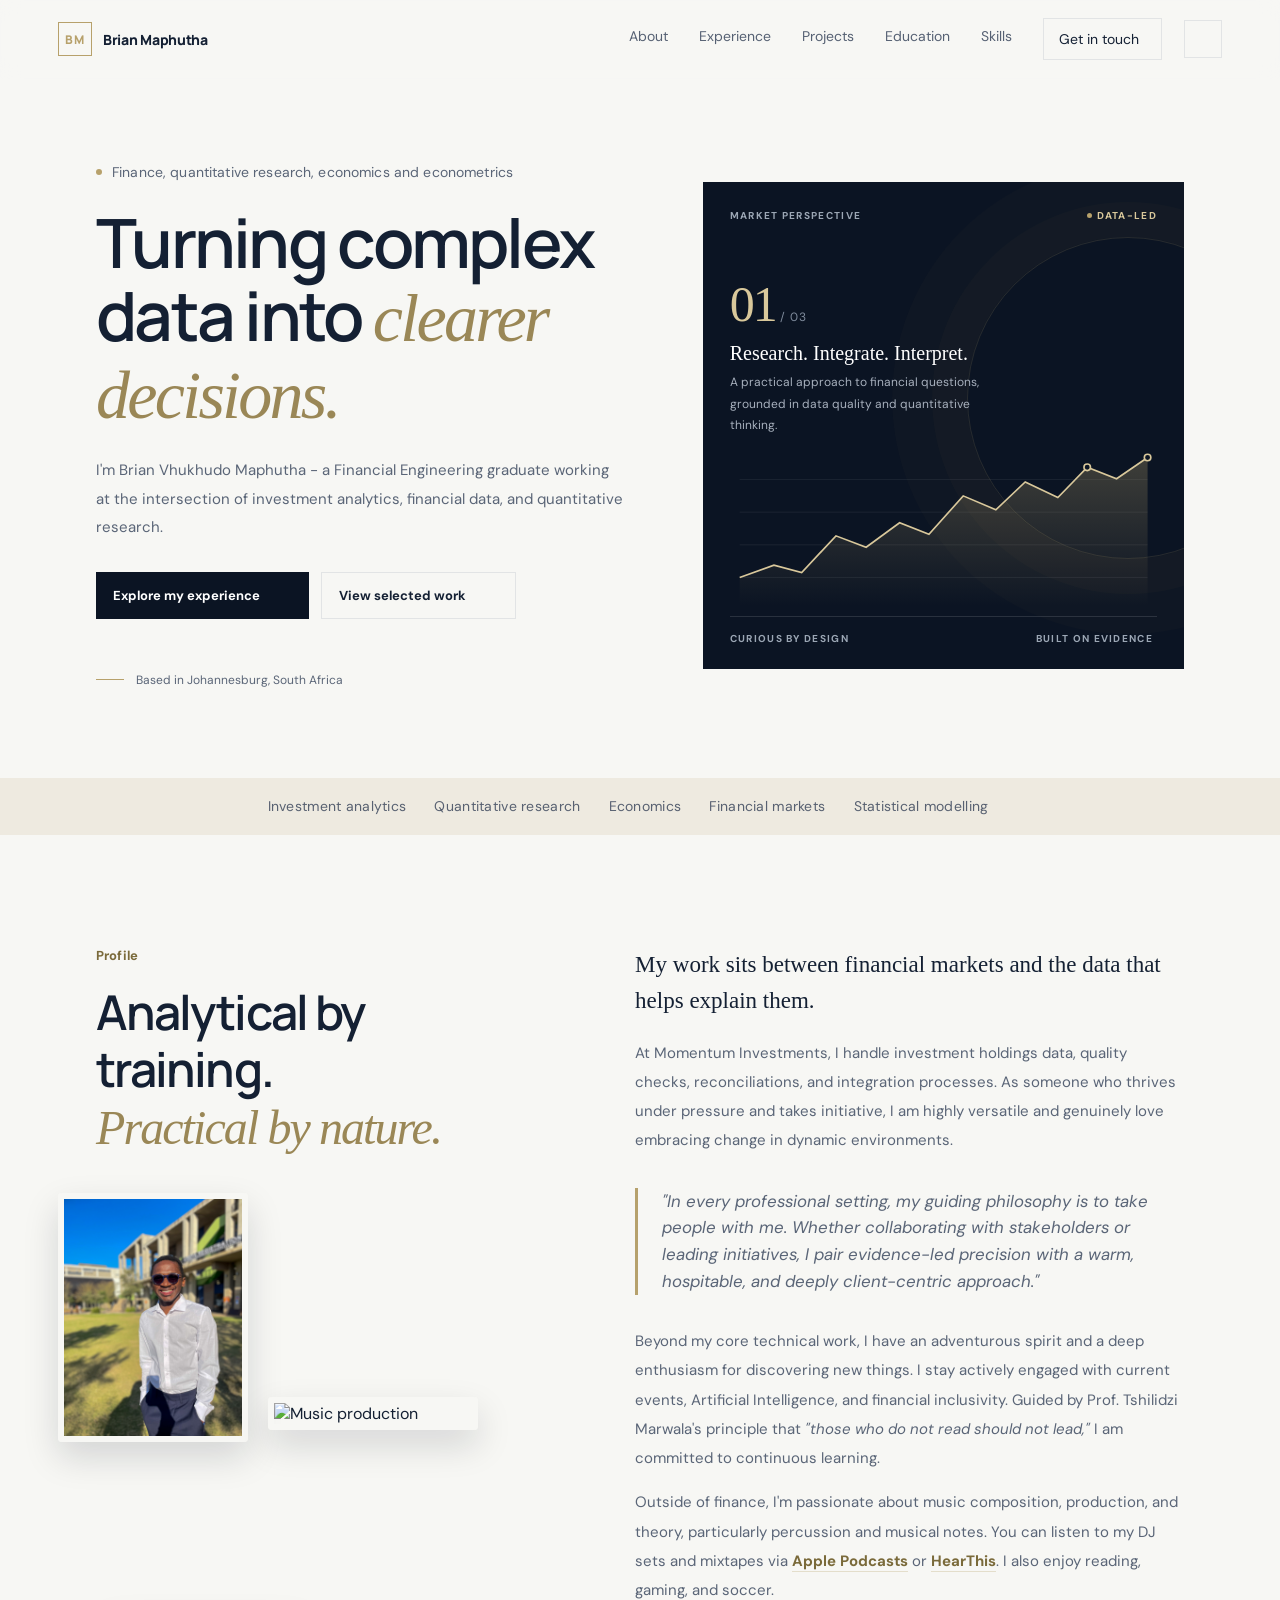
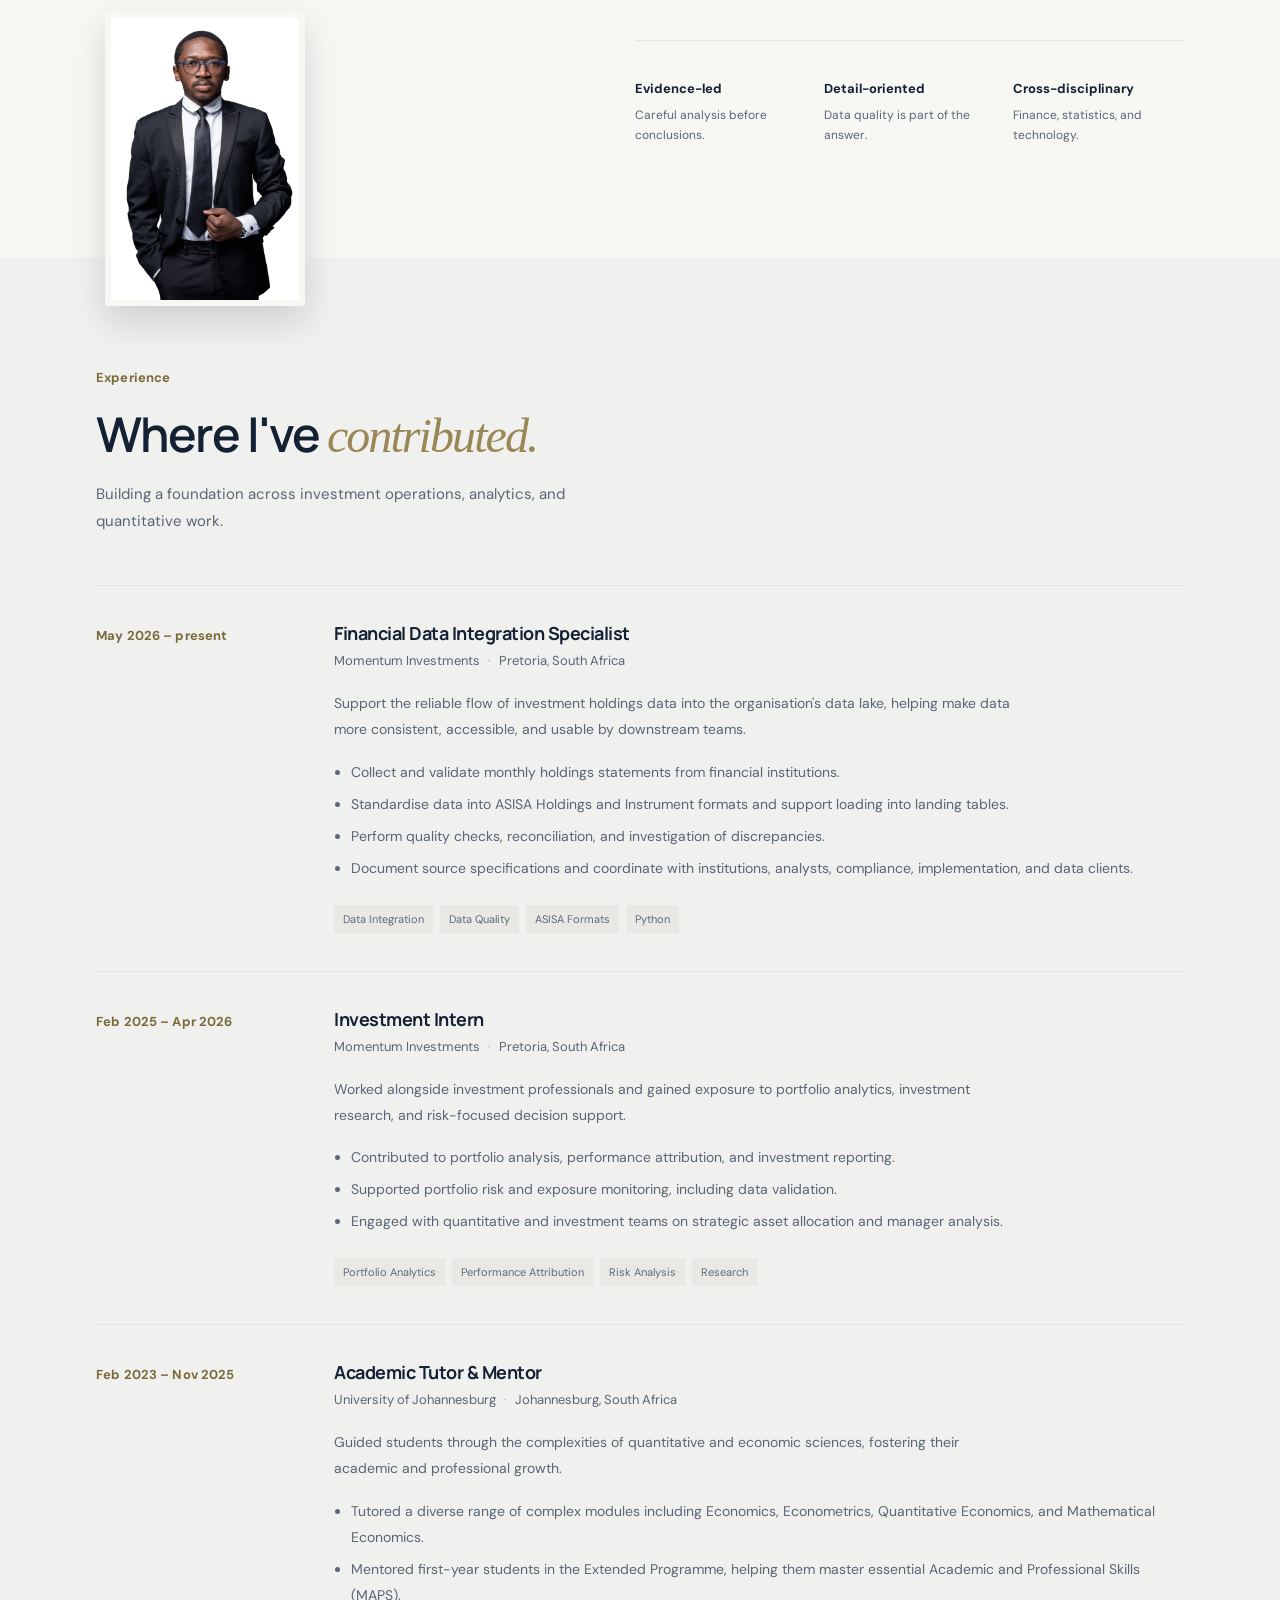
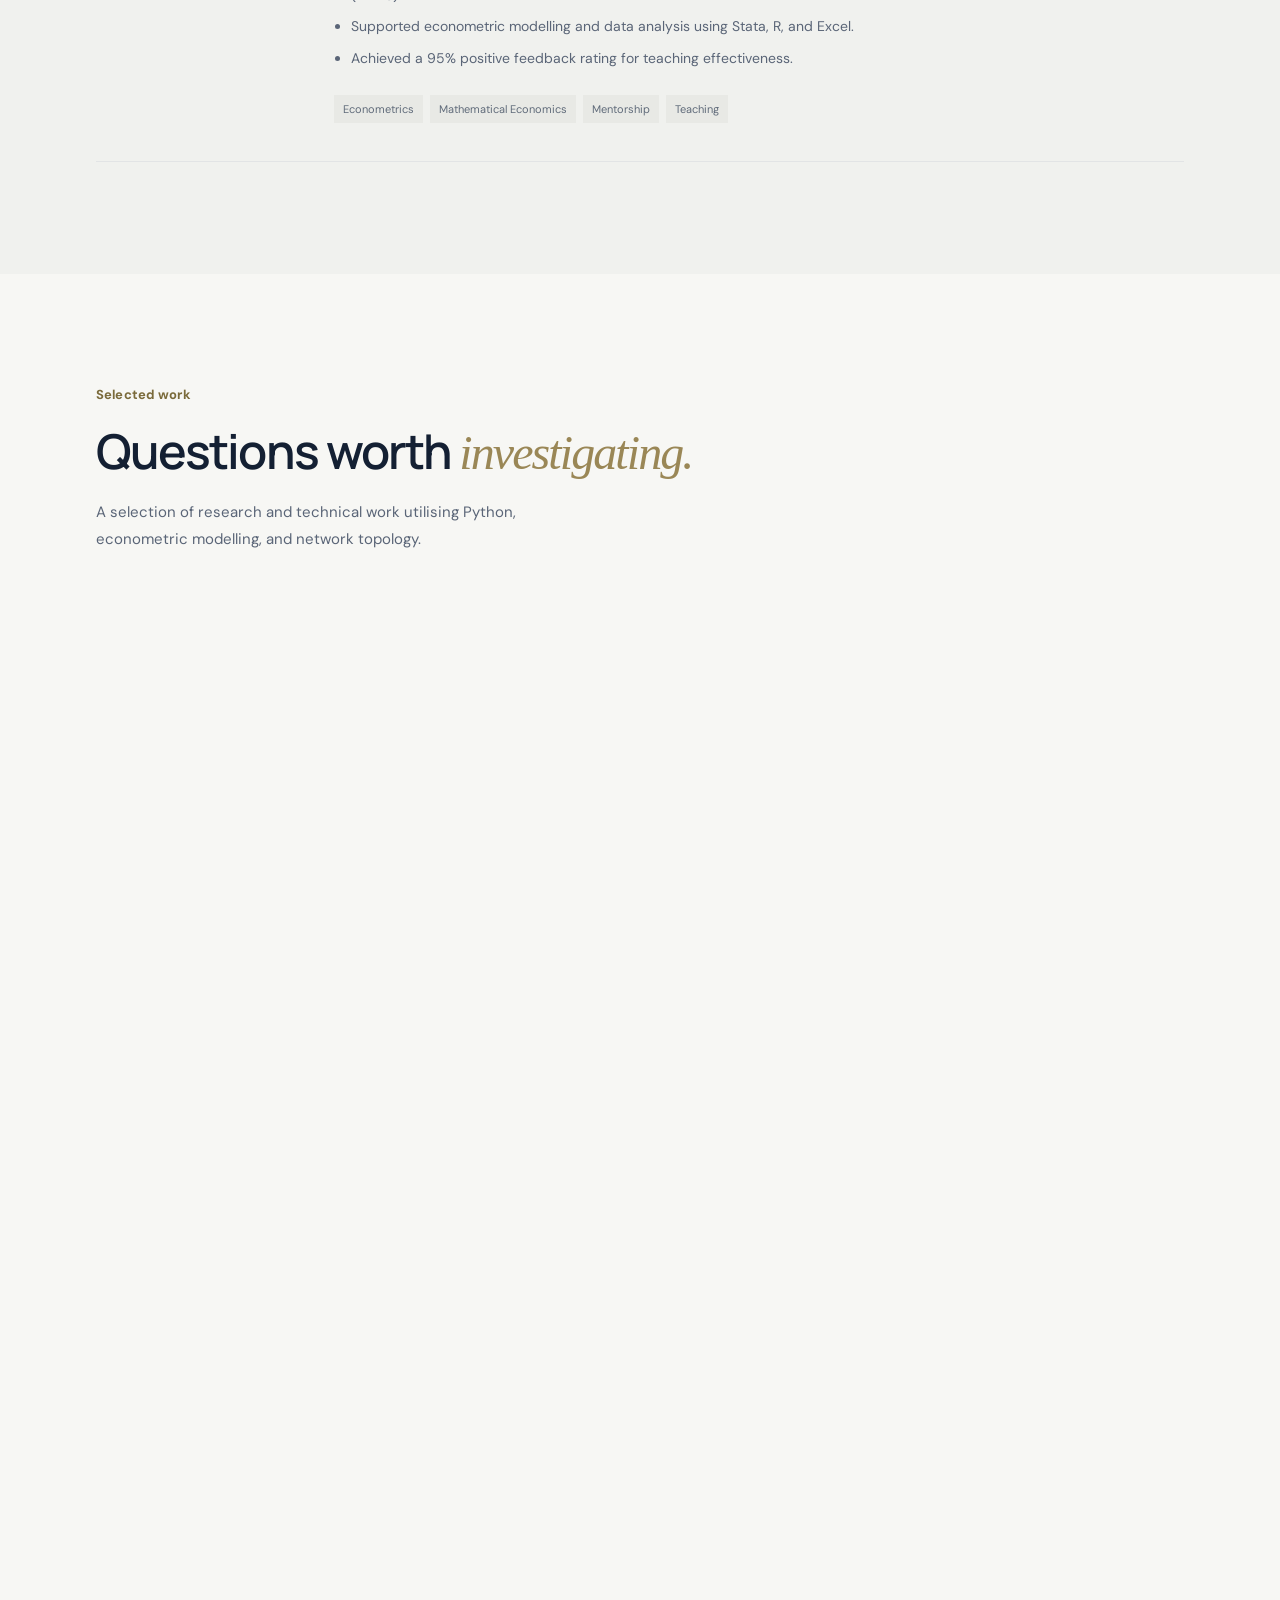
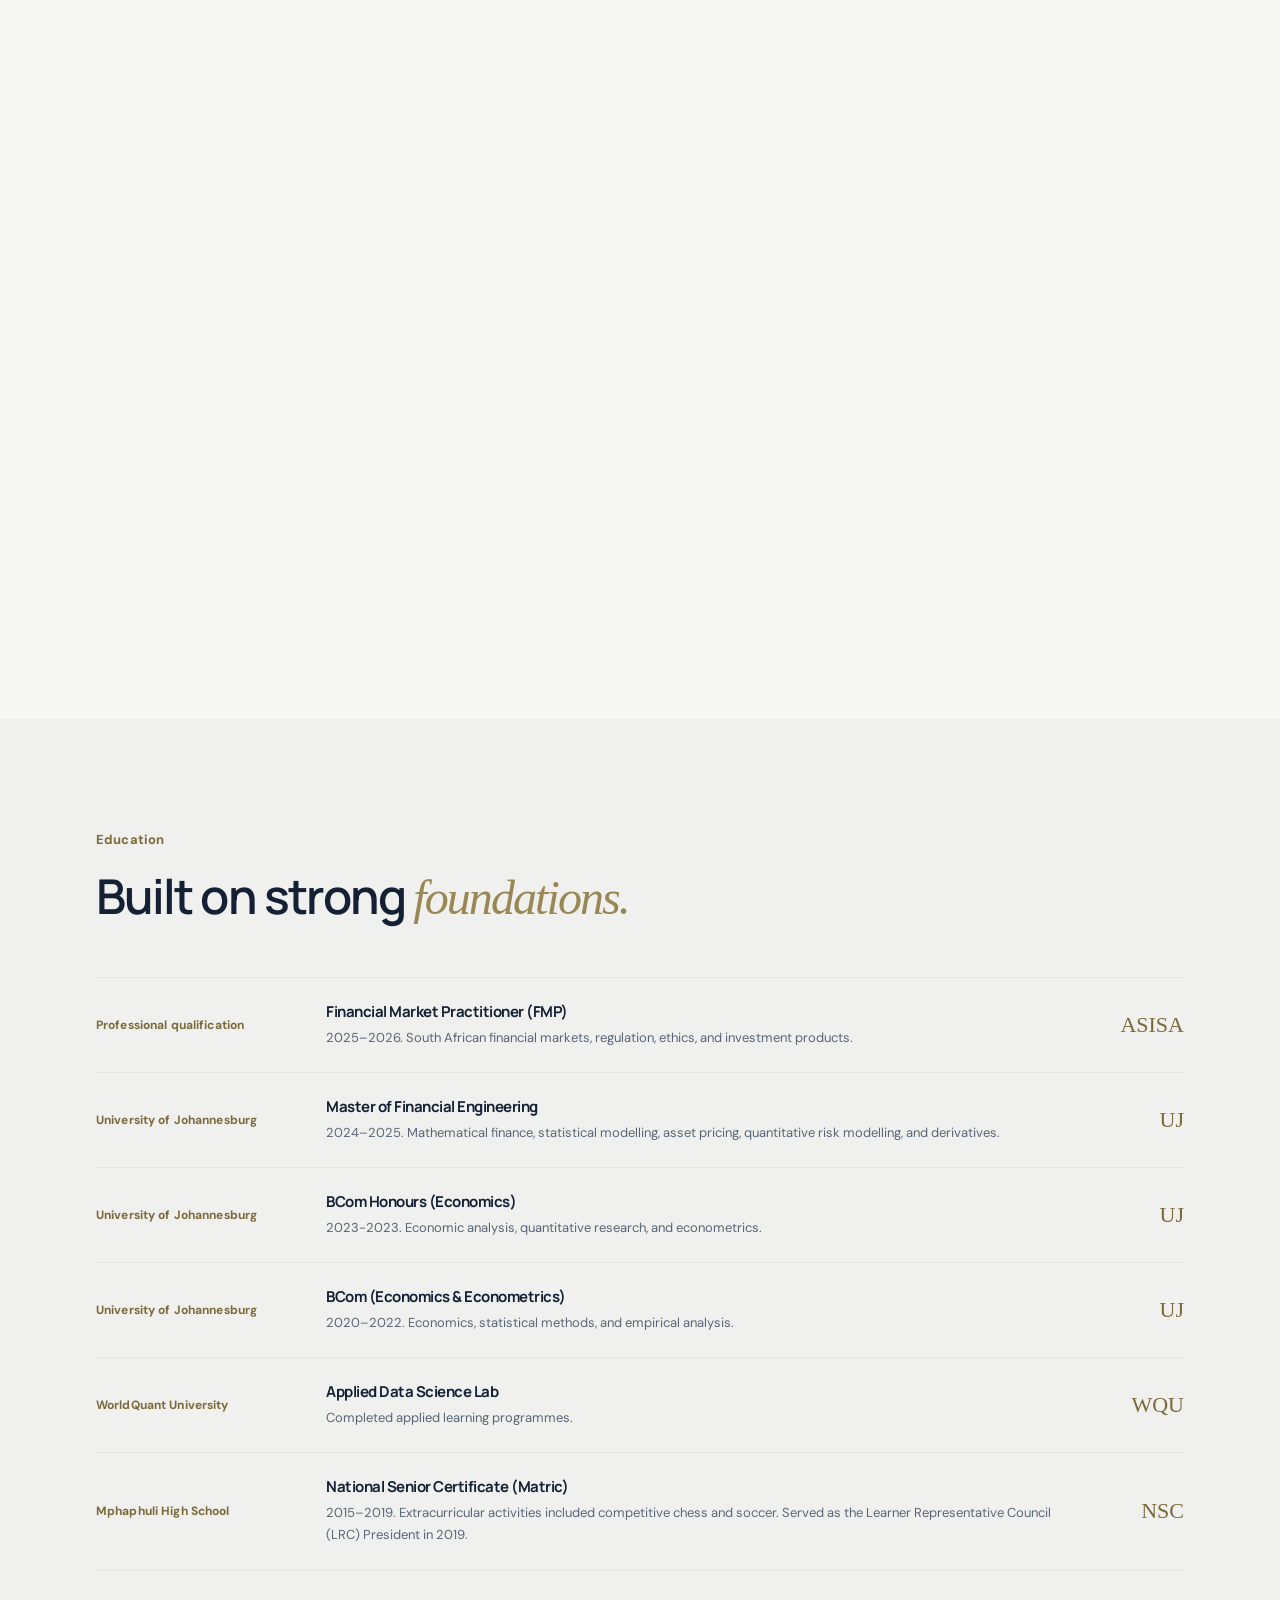
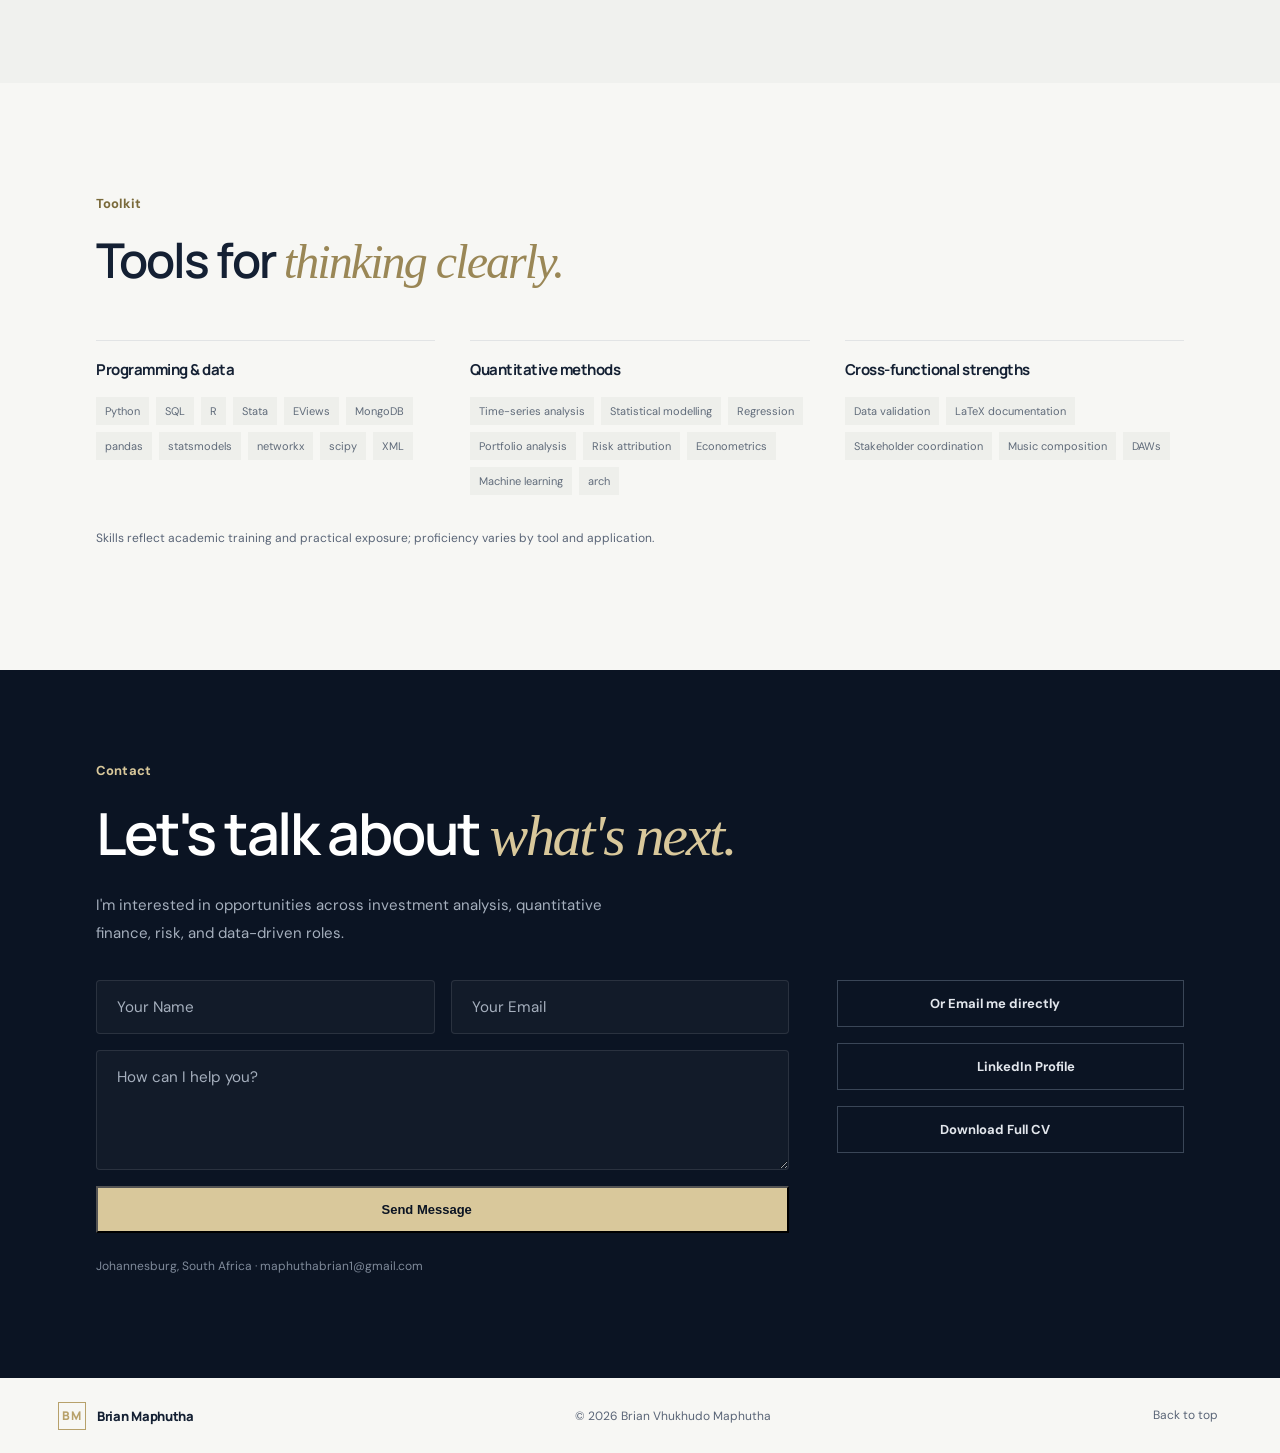
==== index.html @ 1b306cbe "Add files via upload" ====
<!DOCTYPE html>
<html lang="en">
<head>
  <meta charset="UTF-8" />
  <script>document.documentElement.classList.add("js");try{var t=localStorage.getItem("theme");if(t)document.documentElement.dataset.theme=t}catch(e){}</script>
  <meta name="viewport" content="width=device-width, initial-scale=1.0" />
  <meta name="theme-color" content="#0b1423" />
  <meta name="description" content="Brian Vhukhudo Maphutha - Financial Engineering, investment analytics, economics, quantitative research and data." />
  <title>Brian Vhukhudo Maphutha | Finance & Data</title>
  
  <!-- Web App Icons / Favicon -->
  <link rel="icon" type="image/svg+xml" href="assets/favicon.svg">
  <link rel="apple-touch-icon" href="assets/apple-touch-icon.png">
  
  <!-- OpenGraph / Social Media Meta Tags. TODO: replace yourwebsite.com with your real domain and add a 1200x630 preview image -->
  <meta property="og:title" content="Brian Vhukhudo Maphutha | Finance & Data" />
  <meta property="og:description" content="Financial Engineering graduate working at the intersection of investment analytics, financial data, and quantitative research." />
  <meta property="og:type" content="website" />
  <meta property="og:image" content="https://yourwebsite.com/preview-image.jpg" />
  <meta property="og:url" content="https://yourwebsite.com/" />
  <meta name="twitter:card" content="summary_large_image" />
  <meta name="twitter:title" content="Brian Vhukhudo Maphutha | Finance &amp; Data" />
  <meta name="twitter:description" content="Financial Engineering graduate working at the intersection of investment analytics, financial data, and quantitative research." />
  <meta name="twitter:image" content="https://yourwebsite.com/preview-image.jpg" />
  <link rel="canonical" href="https://yourwebsite.com/" />
  
  <!-- Structured Data (JSON-LD) for Search Engines -->
  <script type="application/ld+json">
  {
    "@context": "https://schema.org",
    "@type": "Person",
    "name": "Brian Vhukhudo Maphutha",
    "jobTitle": "Financial Data Integration Specialist",
    "worksFor": {
      "@type": "Organization",
      "name": "Momentum Investments"
    },
    "alumniOf": [
      {
        "@type": "CollegeOrUniversity",
        "name": "University of Johannesburg"
      },
      {
        "@type": "CollegeOrUniversity",
        "name": "WorldQuant University"
      }
    ],
    "knowsAbout": ["Financial Engineering", "Quantitative Research", "Econometrics", "Data Integration", "Python", "Investment Analytics"],
    "sameAs": ["https://www.linkedin.com/in/brian-maphutha-929790235"]
  }
  </script>

  <!-- Google Fonts -->
  <link rel="preconnect" href="https://fonts.googleapis.com">
  <link rel="preconnect" href="https://fonts.gstatic.com" crossorigin>
  <link href="https://fonts.googleapis.com/css2?family=DM+Sans:wght@400;700&family=Manrope:wght@600;700;800&display=swap" rel="stylesheet">
  
  <!-- Phosphor Icons CDN -->
  <script defer src="https://unpkg.com/@phosphor-icons/web@2.1.1"></script>

  <!-- Stylesheet -->
  <link rel="stylesheet" href="styles.css" />
  <!-- Optional analytics (Plausible): set your domain and uncomment to enable
  <script defer data-domain="yourwebsite.com" src="https://plausible.io/js/script.js"></script>
  -->
</head>
<body>
  <a class="skip-link" href="#top">Skip to content</a>

  <!-- Scroll Progress Indicator -->
  <div id="scroll-progress" aria-hidden="true"></div>

  <div class="site-shell">
    
    <!-- Navigation -->
    <div class="site-header">
    <nav class="nav" aria-label="Primary">
      <a class="brand" href="#top" aria-label="Brian Maphutha home">
        <span class="brand-mark">BM</span>
        <span>Brian Maphutha</span>
      </a>
      <div class="nav-links" id="navLinks">
        <a href="#about">About</a>
        <a href="#experience">Experience</a>
        <a href="#projects">Projects</a>
        <a href="#education">Education</a>
        <a href="#skills">Skills</a>
        <a class="nav-cta" href="#contact">Get in touch <i class="ph ph-arrow-up-right"></i></a>
      </div>
      <div class="nav-actions">
        <button class="theme-toggle" type="button" aria-label="Switch to dark theme"><i class="ph ph-moon" aria-hidden="true"></i></button>
        <button class="menu-toggle" aria-label="Toggle navigation" aria-expanded="false" aria-controls="navLinks"><i class="ph ph-list" aria-hidden="true"></i></button>
      </div>
    </nav>
    </div>

    <main id="top">
      
      <!-- Hero Section -->
      <section class="hero section fade-in-up">
        <div class="hero-copy">
          <div class="eyebrow">
            <span class="status-dot"></span> Finance, quantitative research, economics and econometrics
          </div>
          <h1>Turning complex data into <em>clearer decisions.</em></h1>
          <p class="hero-lede">
            I'm Brian Vhukhudo Maphutha - a Financial Engineering graduate working at the intersection of investment analytics, financial data, and quantitative research.
          </p>
          <div class="hero-actions">
            <a class="button button-primary" href="#experience">Explore my experience <i class="ph ph-arrow-down"></i></a>
            <a class="button button-secondary" href="#projects">View selected work <i class="ph ph-arrow-up-right"></i></a>
          </div>
          <div class="hero-footnote">
            <span class="line"></span> Based in Johannesburg, South Africa
          </div>
        </div>
        
        <div class="hero-visual" aria-hidden="true">
          <div class="visual-top">
            <span>MARKET PERSPECTIVE</span>
            <span class="live-label"><span class="dot"></span> DATA-LED</span>
          </div>
          <div class="visual-number">01<span> / 03</span></div>
          <p class="visual-title">Research. Integrate. Interpret.</p>
          <p class="visual-subtitle">A practical approach to financial questions, grounded in data quality and quantitative thinking.</p>
          <svg class="chart-art" viewBox="0 0 500 190" role="img" aria-label="Abstract rising data chart">
            <defs>
              <linearGradient id="fill" x1="0" y1="0" x2="0" y2="1">
                <stop offset="0%" stop-color="#b6a16c" stop-opacity=".3"/>
                <stop offset="100%" stop-color="#b6a16c" stop-opacity="0"/>
              </linearGradient>
            </defs>
            <g class="grid-lines">
              <path d="M0 35H500M0 75H500M0 115H500M0 155H500"/>
            </g>
            <path class="chart-fill" d="M0 155 L42 140 L76 149 L118 104 L155 118 L196 88 L232 102 L274 55 L314 72 L350 38 L390 57 L426 20 L462 34 L500 8 L500 190 L0 190 Z"/>
            <path class="chart-line" d="M0 155 L42 140 L76 149 L118 104 L155 118 L196 88 L232 102 L274 55 L314 72 L350 38 L390 57 L426 20 L462 34 L500 8"/>
            <circle cx="426" cy="20" r="4" class="chart-point"/>
            <circle cx="500" cy="8" r="4" class="chart-point"/>
          </svg>
          <div class="visual-bottom">
            <span>CURIOUS BY DESIGN</span>
            <span>BUILT ON EVIDENCE <i class="ph ph-arrow-up-right"></i></span>
          </div>
        </div>
      </section>

      <!-- Ticker -->
      <section class="ticker" aria-label="Areas of focus">
        <div>
          Investment analytics <i class="ph-fill ph-asterisk ticker-icon"></i> Quantitative research <i class="ph-fill ph-asterisk ticker-icon"></i> Economics <i class="ph-fill ph-asterisk ticker-icon"></i> Financial markets <i class="ph-fill ph-asterisk ticker-icon"></i> Statistical modelling <i class="ph-fill ph-asterisk ticker-icon"></i>
        </div>
      </section>

      <!-- About Section -->
      <section class="section about-section" id="about">
        
        <!-- Hovering Images Cluster (3 Images, Lazy Loaded) -->
        <div class="hover-image hover-image-1">
          <img src="assets/about-pic-1.jpg" alt="Brian at work" loading="lazy" />
        </div>
        <div class="hover-image hover-image-2">
          <img src="assets/about-pic-2.jpg" alt="Music production" loading="lazy" />
        </div>
        <div class="hover-image hover-image-3">
          <img src="assets/about-pic-3.jpg" alt="Data visual" loading="lazy" />
        </div>

        <div class="section-heading">
          <p class="section-index">Profile</p>
          <h2>Analytical by training.<br><em>Practical by nature.</em></h2>
        </div>
        
        <div class="about-content">
          <p class="large-copy">My work sits between financial markets and the data that helps explain them.</p>
          
          <p>At Momentum Investments, I handle investment holdings data, quality checks, reconciliations, and integration processes. As someone who thrives under pressure and takes initiative, I am highly versatile and genuinely love embracing change in dynamic environments.</p>
          
          <div class="quote-block">
            "In every professional setting, my guiding philosophy is to take people with me. Whether collaborating with stakeholders or leading initiatives, I pair evidence-led precision with a warm, hospitable, and deeply client-centric approach."
          </div>
          
          <p>Beyond my core technical work, I have an adventurous spirit and a deep enthusiasm for discovering new things. I stay actively engaged with current events, Artificial Intelligence, and financial inclusivity. Guided by Prof. Tshilidzi Marwala's principle that <em>"those who do not read should not lead,"</em> I am committed to continuous learning.</p>
          
          <p>Outside of finance, I'm passionate about music composition, production, and theory, particularly percussion and musical notes. You can listen to my DJ sets and mixtapes via <a href="https://podcasts.apple.com/us/podcast/djay-vee-mixtapes/id1617873087" target="_blank" rel="noreferrer" class="music-link">Apple Podcasts</a> or <a href="https://hearthis.at/djveeofficial1/" target="_blank" rel="noreferrer" class="music-link">HearThis</a>. I also enjoy reading, gaming, and soccer.</p>
          
          <div class="value-grid">
            <div>
              <span class="value-icon"><i class="ph ph-chart-line-up"></i></span>
              <strong>Evidence-led</strong>
              <small>Careful analysis before conclusions.</small>
            </div>
            <div>
              <span class="value-icon"><i class="ph ph-crosshair"></i></span>
              <strong>Detail-oriented</strong>
              <small>Data quality is part of the answer.</small>
            </div>
            <div>
              <span class="value-icon"><i class="ph ph-intersect"></i></span>
              <strong>Cross-disciplinary</strong>
              <small>Finance, statistics, and technology.</small>
            </div>
          </div>
        </div>
      </section>

      <!-- Experience Section -->
      <section class="section experience-section" id="experience">
        <div class="section-heading">
          <p class="section-index">Experience</p>
          <h2>Where I've <em>contributed.</em></h2>
          <p class="section-intro">Building a foundation across investment operations, analytics, and quantitative work.</p>
        </div>
        
        <div class="timeline">
          
          <article class="timeline-item">
            <div class="timeline-date">May 2026 – present</div>
            <div class="timeline-body">
              <div class="role-top">
                <div>
                  <h3>Financial Data Integration Specialist</h3>
                  <p class="company">Momentum Investments <span>·</span> Pretoria, South Africa</p>
                </div>
              </div>
              <p>Support the reliable flow of investment holdings data into the organisation's data lake, helping make data more consistent, accessible, and usable by downstream teams.</p>
              <ul>
                <li>Collect and validate monthly holdings statements from financial institutions.</li>
                <li>Standardise data into ASISA Holdings and Instrument formats and support loading into landing tables.</li>
                <li>Perform quality checks, reconciliation, and investigation of discrepancies.</li>
                <li>Document source specifications and coordinate with institutions, analysts, compliance, implementation, and data clients.</li>
              </ul>
              <div class="tag-row">
                <span>Data Integration</span><span>Data Quality</span><span>ASISA Formats</span><span>Python</span>
              </div>
            </div>
          </article>
          
          <article class="timeline-item">
            <div class="timeline-date">Feb 2025 – Apr 2026</div>
            <div class="timeline-body">
              <div class="role-top">
                <div>
                  <h3>Investment Intern</h3>
                  <p class="company">Momentum Investments <span>·</span> Pretoria, South Africa</p>
                </div>
              </div>
              <p>Worked alongside investment professionals and gained exposure to portfolio analytics, investment research, and risk-focused decision support.</p>
              <ul>
                <li>Contributed to portfolio analysis, performance attribution, and investment reporting.</li>
                <li>Supported portfolio risk and exposure monitoring, including data validation.</li>
                <li>Engaged with quantitative and investment teams on strategic asset allocation and manager analysis.</li>
              </ul>
              <div class="tag-row">
                <span>Portfolio Analytics</span><span>Performance Attribution</span><span>Risk Analysis</span><span>Research</span>
              </div>
            </div>
          </article>
          
          <article class="timeline-item">
            <div class="timeline-date">Feb 2023 – Nov 2025</div>
            <div class="timeline-body">
              <div class="role-top">
                <div>
                  <h3>Academic Tutor & Mentor</h3>
                  <p class="company">University of Johannesburg <span>·</span> Johannesburg, South Africa</p>
                </div>
              </div>
              <p>Guided students through the complexities of quantitative and economic sciences, fostering their academic and professional growth.</p>
              <ul>
                <li>Tutored a diverse range of complex modules including Economics, Econometrics, Quantitative Economics, and Mathematical Economics.</li>
                <li>Mentored first-year students in the Extended Programme, helping them master essential Academic and Professional Skills (MAPS).</li>
                <li>Supported econometric modelling and data analysis using Stata, R, and Excel.</li>
                <li>Achieved a 95% positive feedback rating for teaching effectiveness.</li>
              </ul>
              <div class="tag-row">
                <span>Econometrics</span><span>Mathematical Economics</span><span>Mentorship</span><span>Teaching</span>
              </div>
            </div>
          </article>
          
        </div>
      </section>

      <!-- Selected Work Section -->
      <section class="section projects-section" id="projects">
        <div class="section-heading">
          <p class="section-index">Selected work</p>
          <h2>Questions worth <em>investigating.</em></h2>
          <p class="section-intro">A selection of research and technical work utilising Python, econometric modelling, and network topology.</p>
        </div>
        
        <div class="project-grid">

          <!-- Project 1: Master's Dissertation -->
          <article class="project-card project-featured fade-in-up">
            <div class="project-visual risk-visual">
              <div class="visual-label">Master’s dissertation</div>
              <div class="risk-rings"><span></span><span></span><span></span><span></span></div>
              <div class="risk-caption">TAIL RISK<br>SPILLOVERS</div>
            </div>
            <div class="project-info">
              <div class="project-meta">Dissertation, Python</div>
              <h3>Tail Risk Spillovers & Portfolio Resilience</h3>
              <p>Investigated tail-risk spillovers and portfolio resilience in the South African equity market using a Quantile Factor Vector Autoregression (QFVAR) framework. Utilizing packages such as <code>statsmodels</code>, <code>networkx</code>, and <code>arch</code>, the study quantified systemic risk transmission and developed network-augmented strategies to enhance resilience during extreme market conditions.</p>
              
              <strong class="findings-title">Key findings</strong>
              <ul class="findings">
                <li>Systemic connectedness intensifies substantially during both bearish and bullish market extremes, forming an asymmetric U-shaped pattern.</li>
                <li>Financial institutions and consumer goods serve as net transmitters of shocks, while technology and mining equities typically absorb shocks as net receivers.</li>
                <li>Network-augmented portfolio strategies significantly outperformed traditional mean-variance and CVaR models in risk-adjusted returns and crisis resilience.</li>
              </ul>

              <div class="tag-row">
                <span>statsmodels</span><span>networkx</span><span>scipy</span><span>arch</span>
              </div>
              <a class="project-link" href="https://hdl.handle.net/10210/521258" target="_blank" rel="noreferrer">Read the full dissertation <i class="ph ph-arrow-up-right"></i></a>
            </div>
          </article>
          
          <!-- Project 2: Honours Research -->
          <article class="project-card fade-in-up">
            <div class="project-visual data-visual">
              <div class="visual-label">Honours research</div>
              <div class="data-stack">
                <span>MACRO DATA</span><b><i class="ph ph-arrow-down"></i></b><span>ARDL & ECM MODELS</span><b><i class="ph ph-arrow-down"></i></b><span>POLICY INSIGHTS</span>
              </div>
            </div>
            <div class="project-info">
              <div class="project-meta">Research, macroeconomics</div>
              <h3>Inflation Dynamics & Economic Growth</h3>
              <p>Examined the impact of the SARB's inflation-targeting framework on South Africa's economic growth using an Autoregressive Distributed Lag (ARDL) model and an Error Correction Model (ECM) to establish short- and long-run associations.</p>

              <strong class="findings-title">Key findings</strong>
              <ul class="findings">
                <li>Established a positive short-run and definitive long-run relationship between economic growth, final consumption expenditure, and imports.</li>
                <li>Found that the SARB's inflation-targeting framework successfully maintained price stability but ultimately slowed down overall economic growth.</li>
                <li>Recommended broadening the targeted inflation rate to better balance price stability with sustainable economic expansion.</li>
              </ul>

              <div class="tag-row">
                <span>Econometrics</span><span>ARDL</span><span>EViews</span><span>Macroeconomics</span>
              </div>
            </div>
          </article>
          
          <!-- Project 3: Holdings Data Transformation -->
          <article class="project-card fade-in-up">
            <div class="project-visual data-visual">
              <div class="visual-label">Data workflow</div>
              <div class="data-stack">
                <span>RAW HOLDINGS</span><b><i class="ph ph-arrow-down"></i></b><span>VALIDATE & MAP</span><b><i class="ph ph-arrow-down"></i></b><span>STANDARDISED DATA</span>
              </div>
            </div>
            <div class="project-info">
              <div class="project-meta">Financial data engineering</div>
              <h3>Holdings Data Transformation</h3>
              <p>Python-based workflow work to transform investment holdings XML data into standardised formats, supporting repeatable processing and quality checks.</p>
              <div class="tag-row">
                <span>Python</span><span>XML processing</span><span>pandas</span>
              </div>
            </div>
          </article>
          
          <!-- Project 4: Investment Analytics -->
          <article class="project-card fade-in-up">
            <div class="project-visual portfolio-visual">
              <div class="visual-label">Investment analytics</div>
              <div class="bars">
                <span class="bar" style="height:30%"></span>
                <span class="bar" style="height:48%"></span>
                <span class="bar" style="height:39%"></span>
                <span class="bar" style="height:66%"></span>
                <span class="bar" style="height:56%"></span>
                <span class="bar" style="height:82%"></span>
                <span class="bar" style="height:72%"></span>
                <span class="bar" style="height:95%"></span>
              </div>
              <div class="portfolio-baseline"></div>
            </div>
            <div class="project-info">
              <div class="project-meta">Portfolio risk and attribution</div>
              <h3>Manager Contribution & Factor Analysis</h3>
              <p>Analytical work exploring manager contribution to portfolio returns and risk, active exposures, and relationships between active risk and alpha.</p>
              <div class="tag-row">
                <span>Excel</span><span>Factor Analysis</span><span>Risk Attribution</span>
              </div>
            </div>
          </article>
          
          <!-- Project 5: WorldQuant University -->
          <article class="project-card fade-in-up">
            <div class="project-visual ml-visual">
              <div class="visual-label">Applied data science</div>
              <div class="node-map">
                <span class="node n1"></span><span class="node n2"></span><span class="node n3"></span><span class="node n4"></span><span class="node n5"></span>
                <svg viewBox="0 0 300 150">
                  <path d="M35 30L120 65L75 120M120 65L210 25M120 65L230 110M210 25L230 110"/>
                </svg>
              </div>
            </div>
            <div class="project-info">
              <div class="project-meta">WorldQuant University</div>
              <h3>Applied Data Science & Computer Vision</h3>
              <p>Completed applied lab programmes developing practical experience with data science workflows and computer vision techniques.</p>
              <div class="tag-row">
                <span>Machine Learning</span><span>Data Science</span><span>Computer Vision</span>
              </div>
            </div>
          </article>
          
        </div>
      </section>

      <!-- Education Section -->
      <section class="section education-section" id="education">
        <div class="section-heading">
          <p class="section-index">Education</p>
          <h2>Built on strong <em>foundations.</em></h2>
        </div>
        <div class="education-list">
          
          <article>
            <div class="edu-year">Professional qualification</div>
            <div>
              <h3>Financial Market Practitioner (FMP)</h3>
              <p>2025–2026. South African financial markets, regulation, ethics, and investment products.</p>
            </div>
            <span class="edu-mark">ASISA</span>
          </article>

          <article>
            <div class="edu-year">University of Johannesburg</div>
            <div>
              <h3>Master of Financial Engineering</h3>
              <p>2024–2025. Mathematical finance, statistical modelling, asset pricing, quantitative risk modelling, and derivatives.</p>
            </div>
            <span class="edu-mark">UJ</span>
          </article>
          
          <article>
            <div class="edu-year">University of Johannesburg</div>
            <div>
              <h3>BCom Honours (Economics)</h3>
              <p>2023-2023. Economic analysis, quantitative research, and econometrics.</p>
            </div>
            <span class="edu-mark">UJ</span>
          </article>
          
          <article>
            <div class="edu-year">University of Johannesburg</div>
            <div>
              <h3>BCom (Economics &amp; Econometrics)</h3>
              <p>2020–2022. Economics, statistical methods, and empirical analysis.</p>
            </div>
            <span class="edu-mark">UJ</span>
          </article>
          
          <article>
            <div class="edu-year">WorldQuant University</div>
            <div>
              <h3>Applied Data Science Lab</h3>
              <p>Completed applied learning programmes.</p>
            </div>
            <span class="edu-mark">WQU</span>
          </article>

          <article>
            <div class="edu-year">Mphaphuli High School</div>
            <div>
              <h3>National Senior Certificate (Matric)</h3>
              <p>2015–2019. Extracurricular activities included competitive chess and soccer. Served as the Learner Representative Council (LRC) President in 2019.</p>
            </div>
            <span class="edu-mark">NSC</span>
          </article>
          
        </div>
      </section>

      <!-- Toolkit / Skills Section -->
      <section class="section skills-section" id="skills">
        <div class="section-heading">
          <p class="section-index">Toolkit</p>
          <h2>Tools for <em>thinking clearly.</em></h2>
        </div>
        <div class="skills-layout">
          
          <div class="skill-group">
            <h3>Programming & data</h3>
            <div class="skill-pills">
              <span>Python</span><span>SQL</span><span>R</span><span>Stata</span><span>EViews</span><span>MongoDB</span><span>pandas</span><span>statsmodels</span><span>networkx</span><span>scipy</span><span>XML</span>
            </div>
          </div>
          
          <div class="skill-group">
            <h3>Quantitative methods</h3>
            <div class="skill-pills">
              <span>Time-series analysis</span><span>Statistical modelling</span><span>Regression</span><span>Portfolio analysis</span><span>Risk attribution</span><span>Econometrics</span><span>Machine learning</span><span>arch</span>
            </div>
          </div>
          
          <div class="skill-group">
            <h3>Cross-functional strengths</h3>
            <div class="skill-pills">
              <span>Data validation</span><span>LaTeX documentation</span><span>Stakeholder coordination</span><span>Music composition</span><span>DAWs</span>
            </div>
          </div>
          
        </div>
        <p class="skills-note">Skills reflect academic training and practical exposure; proficiency varies by tool and application.</p>
      </section>

      <!-- Contact Section -->
      <section class="contact-section" id="contact">
        <div class="contact-inner">
          <p class="section-index">Contact</p>
          <h2>Let's talk about <em>what's next.</em></h2>
          <p>I'm interested in opportunities across investment analysis, quantitative finance, risk, and data-driven roles.</p>
          
          <div class="contact-layout">
            <form action="https://formspree.io/f/mrpernzj" method="POST" class="contact-form">
              <div class="form-row">
                <label class="visually-hidden" for="cf-name">Your name</label>
                <input id="cf-name" type="text" name="name" autocomplete="name" placeholder="Your Name" required>
                <label class="visually-hidden" for="cf-email">Your email</label>
                <input id="cf-email" type="email" name="email" autocomplete="email" placeholder="Your Email" required>
              </div>
              <label class="visually-hidden" for="cf-message">Your message</label>
              <textarea id="cf-message" name="message" rows="4" placeholder="How can I help you?" required></textarea>
              <input type="hidden" name="_subject" value="New message from your portfolio site">
              <p class="hp" aria-hidden="true"><label>Leave this field empty <input type="text" name="_gotcha" tabindex="-1" autocomplete="off"></label></p>
              <button type="submit" class="button button-primary">
                Send Message <i class="ph ph-paper-plane-tilt"></i>
              </button>
            </form>

            <div class="contact-actions-vertical">
              <a class="button button-secondary" href="mailto:maphuthabrian1@gmail.com">
                Or Email me directly <i class="ph ph-arrow-up-right"></i>
              </a>
              <a class="button button-secondary linkedin-btn" href="https://www.linkedin.com/in/brian-maphutha-929790235" target="_blank" rel="noreferrer">
                <i class="ph-fill ph-linkedin-logo"></i> LinkedIn Profile
              </a>
              <a class="button button-secondary" href="assets/cv.pdf" download="Brian-Maphutha-CV.pdf" id="cvLink">
                Download Full CV <i class="ph ph-download-simple"></i>
              </a>
            </div>
          </div>
          
          <p class="contact-small">Johannesburg, South Africa · maphuthabrian1@gmail.com<span class="print-only"> · linkedin.com/in/brian-maphutha-929790235</span></p>
        </div>
      </section>
      
    </main>

    <!-- Footer -->
    <footer class="footer">
      <a class="brand" href="#top">
        <span class="brand-mark">BM</span>
        <span>Brian Maphutha</span>
      </a>
      <span>© <span id="year"></span> Brian Vhukhudo Maphutha</span>
      <a href="#top">Back to top <i class="ph ph-arrow-up"></i></a>
    </footer>
    
  </div>
  
  <script src="script.js"></script>
</body>
</html>
---- styles.css ----
:root {
  --navy: #0b1423; --ink: #142033; --muted: #5a6577; --gold-text: #7a6a3a; --header-bg: rgba(247,247,244,.9); color-scheme: light;
  --paper: #f7f7f4; --white: #fff; --gold: #b7a16b; --gold-light: #d9c89b;
  --line: #e2e4e5; --serif: Georgia, "Times New Roman", serif;
}
* { box-sizing: border-box; }
html { scroll-behavior: smooth; scroll-padding-top: 90px; }
body { margin: 0; background: var(--paper); color: var(--ink); font-family: "DM Sans", sans-serif; -webkit-font-smoothing: antialiased; }
a { color: inherit; text-decoration: none; }
.site-shell { overflow-x: hidden; overflow-x: clip; }

/* Scroll Progress Bar */
#scroll-progress { position: fixed; top: 0; left: 0; width: 0%; height: 3px; background: var(--gold); z-index: 9999; transition: width 0.1s ease-out; }

.nav { height: 78px; max-width: 1240px; margin: auto; padding: 0 38px; display: flex; align-items: center; justify-content: space-between; }
.brand { display: inline-flex; align-items: center; gap: 11px; font-family: "Manrope", sans-serif; font-size: 14px; font-weight: 800; letter-spacing: -.3px; }
.brand-mark { display: grid; place-items: center; width: 34px; height: 34px; border: 1px solid var(--gold); color: var(--gold); font-size: 12px; letter-spacing: 1px; }
.nav-links { display: flex; align-items: center; gap: 31px; font-size: 14px; color: #566173; }
.nav-links a { transition: color .2s; } .nav-links a:hover, .footer a:hover { color: var(--gold); }
.nav-cta { color: var(--ink) !important; padding: 11px 15px; border: 1px solid var(--line); display: inline-flex; align-items: center; }
.nav-cta i { color: var(--gold); margin-left: 7px; font-size: 1.1em; }
.menu-toggle { display: none; border: 0; background: transparent; color: var(--ink); }
.menu-toggle i { font-size: 28px; }

.section { max-width: 1164px; margin: 0 auto; padding: 112px 38px; }
.hero { min-height: 615px; display: grid; grid-template-columns: 1.06fr .94fr; align-items: center; gap: 64px; padding-top: 84px; padding-bottom: 90px; }
.visual-top, .visual-bottom { font-size: 11px; letter-spacing: 1.8px; font-weight: 700; }
.eyebrow, .section-index, .visual-label, .project-meta, .timeline-date, .edu-year { font-size: 13px; letter-spacing: .01em; font-weight: 700; }
.eyebrow { color: var(--muted); display: flex; align-items: center; gap: 10px; font-size: 14px; font-weight: 400; }
.status-dot { width: 6px; height: 6px; background: var(--gold); border-radius: 50%; display: inline-block; }
h1, h2, h3, p { margin-top: 0; }
h1, h2 { font-family: "Manrope", sans-serif; letter-spacing: -0.04em; }
h1 { font-size: clamp(42px, 5.4vw, 68px); line-height: 1.08; max-width: 650px; margin: 25px 0 24px; font-weight: 600; }
h1 em, h2 em { font-family: var(--serif); font-weight: 400; color: #9a8756; }
.hero-lede { max-width: 530px; font-size: 15px; line-height: 1.9; color: var(--muted); }
.hero-actions { display: flex; flex-wrap: wrap; gap: 12px; margin-top: 30px; }
.button { min-height: 47px; display: inline-flex; align-items: center; justify-content: center; gap: 22px; padding: 0 17px; font-size: 13px; font-weight: 700; transition: transform .2s, background .2s; }
.button:hover { transform: translateY(-2px); }
.button i { font-size: 1.25em; margin-left: 10px; }
.button-primary { background: var(--navy); color: white; }
.button-primary:hover { background: #1a2c45; }
.button-secondary { border: 1px solid var(--line); color: var(--ink); background: transparent; }
.linkedin-btn { justify-content: center; }
.linkedin-btn i { margin-left: 0; margin-right: 8px; font-size: 1.45em; color: inherit; }
.hero-footnote { margin-top: 53px; color: var(--muted); font-size: 12px; display: flex; align-items: center; gap: 12px; }
.hero-footnote .line { width: 28px; height: 1px; background: var(--gold); }
.hero-visual { position: relative; min-height: 420px; background: var(--navy); color: white; padding: 27px 27px 22px; overflow: hidden; }
.hero-visual:before { content: ""; position: absolute; width: 320px; height: 320px; border: 1px solid rgba(183,161,107,.16); border-radius: 50%; right: -105px; top: 55px; box-shadow: 0 0 0 35px rgba(183,161,107,.025), 0 0 0 75px rgba(183,161,107,.02); }
.visual-top, .visual-bottom { position: relative; z-index: 1; display: flex; justify-content: space-between; color: #9ca7b5; font-size: 10px; letter-spacing: 1.3px; }
.live-label { color: var(--gold-light); display: inline-flex; align-items: center; gap: 5px; } 
.live-label .dot { display: inline-block; width: 5px; height: 5px; background: var(--gold); border-radius: 50%; }
.visual-number { position: relative; z-index: 1; margin-top: 53px; color: var(--gold-light); font: 50px var(--serif); letter-spacing: -2px; }
.visual-number span { font: 12px "DM Sans", sans-serif; color: #7f8b9c; letter-spacing: 1px; }
.visual-title { position: relative; z-index: 1; margin: 9px 0 7px; font: 20px var(--serif); }
.visual-subtitle { position: relative; z-index: 1; max-width: 285px; font-size: 12px; line-height: 1.8; color: #a7b0bd; }
.chart-art { width: 100%; height: 155px; margin-top: 2px; position: relative; z-index: 1; overflow: visible; }
.grid-lines path { stroke: rgba(255,255,255,.08); stroke-width: 1; fill: none; }
.chart-fill { fill: url(#fill); } 

.chart-line { 
  fill: none; 
  stroke: var(--gold-light); 
  stroke-width: 2; 
  stroke-dasharray: 1200;
  stroke-dashoffset: 1200;
  animation: drawChart 2.5s cubic-bezier(0.25, 1, 0.5, 1) forwards 0.3s;
}
@keyframes drawChart {
  to { stroke-dashoffset: 0; }
}

.chart-point { fill: var(--navy); stroke: var(--gold-light); stroke-width: 2; }
.visual-bottom { border-top: 1px solid rgba(255,255,255,.12); padding-top: 15px; margin-top: 5px; }
.visual-bottom i { font-size: 1.15em; margin-left: 4px; vertical-align: middle; }
.ticker { background: #eeeae0; color: #586171; padding: 14px 22px; font-size: 14px; letter-spacing: .02em; font-weight: 400; line-height: 2; }
.ticker div { max-width: 1088px; margin: 0 auto; text-align: center; }
.ticker-icon { color: var(--gold); margin: 0 12px; font-size: 14px; vertical-align: middle; }

.section-heading { margin-bottom: 50px; }
.section-index { color: var(--gold-text); margin-bottom: 20px; }
h2 { font-size: clamp(34px, 4vw, 48px); line-height: 1.18; font-weight: 600; margin-bottom: 0; }

/* ==========================================================================
   About Section & 3-Image Hovering Cluster
   ========================================================================== */
.about-section { display: grid; grid-template-columns: .9fr 1.1fr; gap: 90px; position: relative; }
.about-section .section-heading, .about-content { position: relative; z-index: 2; margin-bottom: 0; }
.about-content > p { font-size: 15px; line-height: 1.95; color: var(--muted); }
.about-content .large-copy { font: 23px/1.55 var(--serif); color: var(--ink); margin-bottom: 20px; }
.quote-block { border-left: 3px solid #b6a16c; padding-left: 1.5rem; margin: 2rem 0; font-style: italic; color: var(--muted); font-size: 1.05rem; line-height: 1.6; }
.music-link { color: var(--gold-text); font-weight: 700; text-decoration: none; border-bottom: 1px solid rgba(182, 161, 108, 0.3); transition: border-bottom-color 0.2s ease; }
.music-link:hover { border-bottom-color: #b6a16c; }

.hover-image { position: absolute; border-radius: 4px; overflow: hidden; box-shadow: 0 15px 35px rgba(11, 20, 35, 0.15); border: 6px solid var(--paper); display: none; transition: border-color 0.3s ease, box-shadow 0.3s ease; }
.hover-image img { width: 100%; height: auto; display: block; object-fit: cover; transition: transform 0.5s cubic-bezier(0.16, 1, 0.3, 1); }
.hover-image:hover { border-color: var(--gold); box-shadow: 0 20px 45px rgba(182, 161, 108, 0.3); z-index: 10 !important; animation-play-state: paused; }
.hover-image:hover img { transform: scale(1.08); }

/* Shifted down to clear heading and fill empty left space */
@media (min-width: 1000px) {
  .hover-image { display: block; }
  
  .hover-image-1 { 
    --rot: -4deg; 
    top: 35%; 
    left: 0%; 
    width: 190px; 
    z-index: 1; 
    animation: float 7s ease-in-out infinite; 
  }
  .hover-image-2 { 
    --rot: 6deg; 
    top: 55%; 
    left: 18%; 
    width: 210px; 
    z-index: 2; 
    animation: float 8s ease-in-out infinite reverse; 
  }
  .hover-image-3 { 
    --rot: -2deg; 
    top: 76%; 
    left: 4%; 
    width: 200px; 
    z-index: 3; 
    animation: float 7.5s ease-in-out infinite 1.5s; 
  }
}

@keyframes float {
  0% { transform: translateY(0px) rotate(var(--rot)); }
  50% { transform: translateY(-15px) rotate(var(--rot)); }
  100% { transform: translateY(0px) rotate(var(--rot)); }
}

.value-grid { display: grid; grid-template-columns: repeat(3, 1fr); gap: 18px; margin-top: 35px; padding-top: 25px; border-top: 1px solid var(--line); }
.value-grid > div { display: flex; flex-direction: column; gap: 9px; }
.value-icon { color: var(--gold); font-size: 28px; display: inline-block; margin-bottom: 5px; }
.value-grid strong { font-size: 13px; } 
.value-grid small { color: var(--muted); font-size: 12px; line-height: 1.6; }

.experience-section { max-width: none; padding-left: max(38px, calc((100vw - 1088px)/2)); padding-right: max(38px, calc((100vw - 1088px)/2)); background: #f0f1ee; }
.section-intro { color: var(--muted); font-size: 15px; line-height: 1.8; max-width: 480px; margin: 17px 0 0; }
.timeline { border-top: 1px solid var(--line); }
.timeline-item { display: grid; grid-template-columns: 190px 1fr; gap: 48px; padding: 35px 0 38px; border-bottom: 1px solid var(--line); }
.timeline-date { color: var(--gold-text); padding-top: 6px; font-size: 13px; }
.role-top { display: flex; justify-content: space-between; gap: 20px; }
h3 { font-family: "Manrope", sans-serif; font-size: 18px; letter-spacing: -.5px; margin-bottom: 7px; }
.company { color: var(--muted); font-size: 13px; margin-bottom: 22px; } .company span { color: var(--gold); padding: 0 5px; }
.timeline-body > p, .timeline-body li { color: var(--muted); font-size: 14px; line-height: 1.85; }
.timeline-body > p { max-width: 680px; }
.timeline-body ul { padding-left: 17px; margin: 14px 0 20px; } .timeline-body li { padding: 3px 0; }
.tag-row { display: flex; flex-wrap: wrap; gap: 7px; margin-top: 18px; }
.tag-row span, .skill-pills span { padding: 7px 9px; background: #e8e9e5; color: #606b7a; font-size: 11px; }

.projects-section .section-heading { max-width: 620px; }
.project-grid { display: grid; grid-template-columns: repeat(2, 1fr); gap: 22px; }
.project-card { background: white; border: 1px solid var(--line); }
.project-visual { height: 210px; background: var(--navy); position: relative; overflow: hidden; padding: 18px; color: #9ca7b5; }
.visual-label { position: relative; z-index: 2; font-size: 12px; letter-spacing: .02em; }
.risk-visual { background: radial-gradient(circle at 72% 55%, #26354b 0, #101d30 44%, #0b1423 75%); }
.risk-rings { position: absolute; right: 24px; top: 18px; width: 210px; height: 210px; border: 1px solid rgba(183,161,107,.35); border-radius: 50%; }
.risk-rings span { position: absolute; border: 1px solid rgba(183,161,107,.25); border-radius: 50%; inset: 22px; } .risk-rings span:nth-child(2) { inset: 48px; } .risk-rings span:nth-child(3) { inset: 74px; } .risk-rings span:nth-child(4) { inset: 100px; background: var(--gold); }
.risk-caption { position: absolute; left: 23px; bottom: 22px; font: 25px/1.1 var(--serif); color: #e0d2ae; letter-spacing: -.4px; }
.data-visual { background: #e9e7df; color: #7a715d; }
.data-stack { display: flex; flex-direction: column; align-items: center; gap: 5px; margin-top: 18px; }
.data-stack span { width: 185px; padding: 10px; border: 1px solid #c7b98f; text-align: center; font-size: 11px; letter-spacing: 1px; color: #344153; background: rgba(255,255,255,.35); }
.data-stack b { color: #a28e58; font-size: 16px; line-height: 1; }
.portfolio-visual { background: #16263a; }
.bars { position: absolute; bottom: 24px; left: 26px; right: 26px; height: 118px; display: flex; align-items: end; gap: 13px; border-bottom: 1px solid rgba(255,255,255,.2); }
.bars .bar { display: block; flex: 1; background: linear-gradient(0deg, #6e6348, #d1bd88); opacity: .9; }
.portfolio-baseline { position: absolute; left: 20px; right: 20px; top: 105px; border-top: 1px dashed rgba(255,255,255,.18); }
.ml-visual { background: #edece6; color: #6b7482; }
.node-map { position: absolute; inset: 45px 30px 10px; }
.node-map svg { position: absolute; inset: 0; width: 100%; height: 100%; }
.node-map path { fill: none; stroke: #b5a16f; stroke-width: 1.3; }
.node { position: absolute; width: 11px; height: 11px; background: #182940; border: 3px solid #d2c297; border-radius: 50%; z-index: 2; }
.n1 { left: 8%; top: 7%; } .n2 { left: 36%; top: 36%; } .n3 { left: 21%; top: 78%; } .n4 { left: 69%; top: 3%; } .n5 { left: 76%; top: 70%; }
.project-info { padding: 24px 24px 26px; }
.project-meta { font-size: 12px; color: var(--gold-text); letter-spacing: .01em; margin-bottom: 12px; }
.project-info h3 { font-size: 17px; line-height: 1.45; }
.project-info p { color: var(--muted); font-size: 13px; line-height: 1.9; margin: 10px 0 0; }
.project-info .tag-row span { background: #f0f0ec; }

.education-section { background: #f0f1ee; max-width: none; padding-left: max(38px, calc((100vw - 1088px)/2)); padding-right: max(38px, calc((100vw - 1088px)/2)); }
.education-list { border-top: 1px solid var(--line); }
.education-list article { display: grid; grid-template-columns: 190px 1fr 60px; gap: 40px; align-items: center; padding: 23px 0; border-bottom: 1px solid var(--line); }
.edu-year { color: var(--gold-text); font-size: 12px; line-height: 1.7; }
.education-list h3 { font-size: 15px; margin-bottom: 5px; }
.education-list p { color: var(--muted); font-size: 13px; margin: 0; line-height: 1.7; }
.edu-mark { justify-self: end; color: var(--gold-text); font: 22px var(--serif); }
.skills-layout { display: grid; grid-template-columns: repeat(3, 1fr); gap: 35px; }
.skill-group { border-top: 1px solid var(--line); padding-top: 18px; }
.skill-group h3 { font-size: 15px; margin-bottom: 17px; }
.skill-pills { display: flex; flex-wrap: wrap; gap: 7px; }
.skill-pills span { background: #eeefeb; }
.skills-note { color: var(--muted); font-size: 12px; margin-top: 35px; }

.contact-section { background: var(--navy); color: white; padding: 92px 38px; }
.contact-inner { max-width: 1088px; margin: auto; }
.contact-section h2 { font-size: clamp(40px, 5vw, 58px); margin-bottom: 20px; }
.contact-section h2 em { color: var(--gold-light); }
.contact-section .section-index { color: var(--gold-light); }
.contact-section .contact-inner > p:not(.section-index):not(.contact-small) { color: #a5afbd; max-width: 530px; font-size: 15px; line-height: 1.9; }
.contact-section .button-primary { background: var(--gold-light); color: var(--navy); }
.contact-section .button-primary:hover { background: #e6d8b7; }
.contact-section .button-secondary { border-color: #3a4657; color: #e2e6ec; }
.contact-section .button-secondary:hover { color: #fff; border-color: #5c6c84; }
.contact-small { color: #7f8a9a; font-size: 12px; margin-top: 25px; }
.contact-layout { display: grid; grid-template-columns: 1fr; gap: 2rem; margin-top: 2rem; }
@media (min-width: 768px) { .contact-layout { grid-template-columns: 2fr 1fr; gap: 3rem; } }
.contact-form { display: flex; flex-direction: column; gap: 1rem; }
.form-row { display: grid; grid-template-columns: 1fr; gap: 1rem; }
@media (min-width: 600px) { .form-row { grid-template-columns: 1fr 1fr; } }
.contact-form input, .contact-form textarea { width: 100%; padding: 1rem 1.25rem; background: rgba(255, 255, 255, 0.03); border: 1px solid rgba(255, 255, 255, 0.1); border-radius: 4px; color: #fff; font-family: inherit; font-size: 0.95rem; transition: border-color 0.2s ease, background 0.2s ease; }
.contact-form input:focus, .contact-form textarea:focus { border-color: #b6a16c; background: rgba(255, 255, 255, 0.06); }
.contact-form textarea { resize: vertical; min-height: 120px; }
.contact-actions-vertical { display: flex; flex-direction: column; gap: 1rem; justify-content: flex-start; }
.contact-actions-vertical .button { width: 100%; justify-content: center; }

.footer { max-width: 1240px; padding: 24px 38px; margin: auto; display: flex; align-items: center; justify-content: space-between; color: var(--muted); font-size: 12px; }
.footer .brand { color: var(--ink); font-size: 13px; }
.footer .brand-mark { width: 28px; height: 28px; }
.footer i { font-size: 1.1em; margin-left: 4px; vertical-align: middle; }

.js .fade-in-up { opacity: 0; transform: translateY(30px); transition: opacity 0.8s cubic-bezier(0.16, 1, 0.3, 1), transform 0.8s cubic-bezier(0.16, 1, 0.3, 1); will-change: opacity, transform; }
.js .fade-in-up.is-visible { opacity: 1; transform: translateY(0); }

@media (min-width: 1400px) { .hero { min-height: 680px; } }
@media (max-width: 900px) {
  .hero { gap: 34px; } .hero-visual { min-height: 390px; }
  .about-section { gap: 45px; }
  .timeline-item { grid-template-columns: 145px 1fr; gap: 28px; }
  .education-list article { grid-template-columns: 150px 1fr 45px; gap: 25px; }
}
@media (max-width: 700px) {
  .nav { height: 68px; padding: 0 21px; position: relative; }
  .menu-toggle { display: block; cursor: pointer; }
  .nav-links { display: none; position: absolute; top: 68px; left: 0; right: 0; z-index: 10; background: var(--paper); padding: 20px 22px 24px; border-bottom: 1px solid var(--line); flex-direction: column; align-items: stretch; gap: 20px; }
  .nav-links.open { display: flex; }
  .nav-cta { text-align: center; }
  .section { padding: 76px 22px; }
  .hero { display: flex; flex-direction: column; align-items: stretch; gap: 45px; padding-top: 60px; padding-bottom: 70px; }
  h1 { font-size: clamp(42px, 12vw, 58px); letter-spacing: -0.035em; }
  .hero-lede { font-size: 14px; }
  .hero-visual { min-height: 390px; padding: 23px 20px 18px; }
  .visual-number { margin-top: 44px; }
  .chart-art { height: 130px; }
  .about-section { display: block; }
  .about-section .section-heading { margin-bottom: 35px; }
  .value-grid { grid-template-columns: 1fr; gap: 19px; }
  .value-grid > div { display: grid; grid-template-columns: 32px 1fr; align-items: center; column-gap: 9px; }
  .value-icon { grid-row: span 2; }
  .experience-section, .education-section { padding-left: 22px; padding-right: 22px; }
  .timeline-item { display: block; padding: 29px 0; }
  .timeline-date { margin-bottom: 18px; }
  .project-grid { grid-template-columns: 1fr; gap: 17px; }
  .project-visual { height: 205px; }
  .education-list article { grid-template-columns: 1fr 42px; gap: 8px 20px; }
  .edu-year { grid-column: 1; }
  .education-list article > div:nth-child(2) { grid-column: 1; }
  .edu-mark { grid-column: 2; grid-row: 1 / span 2; }
  .skills-layout { grid-template-columns: 1fr; gap: 25px; }
  .contact-section { padding: 76px 22px; }
  .hero-actions { flex-direction: column; align-items: stretch; }
  .footer { padding: 23px 22px; flex-wrap: wrap; gap: 17px; }
  .footer > span { order: 3; width: 100%; }
}
@media (prefers-reduced-motion: reduce) { html { scroll-behavior: auto !important; } *, *::before, *::after { transition-duration: .01ms !important; animation-duration: .01ms !important; animation-iteration-count: 1 !important; } }


/* ==========================================================================
   Additions: accessibility, featured project, form, dark-mode fixes
   ========================================================================== */
.visually-hidden { position: absolute; width: 1px; height: 1px; margin: -1px; padding: 0; overflow: hidden; clip: rect(0 0 0 0); white-space: nowrap; border: 0; }
.skip-link { position: absolute; left: 12px; top: -60px; z-index: 10000; background: var(--navy); color: #fff; padding: 10px 14px; font-size: 13px; transition: top .2s; }
.skip-link:focus { top: 12px; }
a:focus-visible, button:focus-visible, input:focus-visible, textarea:focus-visible { outline: 2px solid var(--gold); outline-offset: 3px; }

.project-featured { grid-column: 1 / -1; display: grid; grid-template-columns: 1fr 1.25fr; }
.project-featured .project-visual { height: auto; min-height: 320px; }
.findings-title { display: block; margin-top: 12px; font-size: 14px; color: var(--ink); }
.findings { font-size: 13px; color: var(--muted); line-height: 1.8; padding-left: 18px; margin: 5px 0 14px; }
.project-link { display: inline-block; margin-top: 14px; padding-bottom: 2px; font-size: 13px; font-weight: 700; color: var(--gold-text); border-bottom: 1px solid currentColor; }
.project-link i { margin-left: 4px; vertical-align: middle; }

.contact-form .button { width: 100%; }
.contact-form ::placeholder { color: #a5afbd; opacity: 1; }
.contact-form .hp { position: absolute; left: -9999px; }

@media (min-width: 701px) and (max-width: 860px) {
  .nav { padding: 0 22px; }
  .nav-links { gap: 16px; font-size: 13px; }
  .nav-cta { padding: 9px 11px; }
}
@media (max-width: 860px) {
  .project-featured { display: block; }
  .project-featured .project-visual { height: 210px; min-height: 0; }
}

/* ==========================================================================
   Dark theme: follows the system unless the visitor picks one (data-theme)
   ========================================================================== */
@media (prefers-color-scheme: dark) {
:root:not([data-theme="light"]) { --paper: #09101a; --ink: #e2e6ec; --line: #1c2838; --muted: #98a3b3; --gold-text: #d9c89b; --header-bg: rgba(9,16,26,.9); color-scheme: dark; }
:where(:root:not([data-theme="light"])) .project-card { background: #111e31; }
:where(:root:not([data-theme="light"])) .experience-section, :where(:root:not([data-theme="light"])) .education-section { background: #0b1423; }
:where(:root:not([data-theme="light"])) .tag-row span, :where(:root:not([data-theme="light"])) .skill-pills span { background: #1c2838; color: #a5afbd; }
:where(:root:not([data-theme="light"])) .ticker { background: #111e31; color: #a5afbd; }
:where(:root:not([data-theme="light"])) .data-visual { background: #16263a !important; color: #d9c89b; }
:where(:root:not([data-theme="light"])) .data-stack span { background: rgba(0,0,0,0.3); border-color: #3a4657; color: #e2e6ec; }
:where(:root:not([data-theme="light"])) .hover-image { border-color: var(--paper); box-shadow: 0 15px 35px rgba(0, 0, 0, 0.6); }
:where(:root:not([data-theme="light"])) .nav-links a, :where(:root:not([data-theme="light"])) .menu-toggle { color: #a5afbd; }
:where(:root:not([data-theme="light"])) .nav-cta { color: var(--ink) !important; border-color: #3a4657; }
:where(:root:not([data-theme="light"])) .button-secondary { color: var(--ink); border-color: #3a4657; }
:where(:root:not([data-theme="light"])) .button-secondary:hover { background: #1c2838; }
:where(:root:not([data-theme="light"])) .about-content .large-copy { color: var(--ink); }
:where(:root:not([data-theme="light"])) .nav-links { background: var(--paper); }
:where(:root:not([data-theme="light"])) .project-info .tag-row span { background: #1c2838; }
}
:root[data-theme="dark"] { --paper: #09101a; --ink: #e2e6ec; --line: #1c2838; --muted: #98a3b3; --gold-text: #d9c89b; --header-bg: rgba(9,16,26,.9); color-scheme: dark; }
:where(:root[data-theme="dark"]) .project-card { background: #111e31; }
:where(:root[data-theme="dark"]) .experience-section, :where(:root[data-theme="dark"]) .education-section { background: #0b1423; }
:where(:root[data-theme="dark"]) .tag-row span, :where(:root[data-theme="dark"]) .skill-pills span { background: #1c2838; color: #a5afbd; }
:where(:root[data-theme="dark"]) .ticker { background: #111e31; color: #a5afbd; }
:where(:root[data-theme="dark"]) .data-visual { background: #16263a !important; color: #d9c89b; }
:where(:root[data-theme="dark"]) .data-stack span { background: rgba(0,0,0,0.3); border-color: #3a4657; color: #e2e6ec; }
:where(:root[data-theme="dark"]) .hover-image { border-color: var(--paper); box-shadow: 0 15px 35px rgba(0, 0, 0, 0.6); }
:where(:root[data-theme="dark"]) .nav-links a, :where(:root[data-theme="dark"]) .menu-toggle { color: #a5afbd; }
:where(:root[data-theme="dark"]) .nav-cta { color: var(--ink) !important; border-color: #3a4657; }
:where(:root[data-theme="dark"]) .button-secondary { color: var(--ink); border-color: #3a4657; }
:where(:root[data-theme="dark"]) .button-secondary:hover { background: #1c2838; }
:where(:root[data-theme="dark"]) .about-content .large-copy { color: var(--ink); }
:where(:root[data-theme="dark"]) .nav-links { background: var(--paper); }
:where(:root[data-theme="dark"]) .project-info .tag-row span { background: #1c2838; }

/* ==========================================================================
   Sticky header, theme toggle, quieter labels, 404
   ========================================================================== */
.site-header { position: sticky; top: 0; z-index: 100; background: var(--header-bg); -webkit-backdrop-filter: blur(10px); backdrop-filter: blur(10px); border-bottom: 1px solid transparent; transition: border-color .2s; }
.site-header.is-scrolled { border-bottom-color: var(--line); }
.nav-links { margin-left: auto; }
.nav-links a:not(.nav-cta) { padding-bottom: 4px; border-bottom: 2px solid transparent; }
.nav-links a[aria-current="true"]:not(.nav-cta) { color: var(--ink); border-bottom-color: var(--gold); }
.nav-actions { display: flex; align-items: center; gap: 8px; margin-left: 22px; }
.theme-toggle { display: grid; place-items: center; width: 38px; height: 38px; border: 1px solid var(--line); background: transparent; color: var(--ink); font-size: 18px; cursor: pointer; transition: border-color .2s; }
.theme-toggle:hover { border-color: var(--gold); }
.project-card.fade-in-up:nth-child(even) { transition-delay: .1s; }
.print-only { display: none; }
.notfound { min-height: 70vh; display: flex; flex-direction: column; justify-content: center; align-items: flex-start; gap: 6px; }
.notfound .button { margin-top: 18px; }
@media (max-width: 700px) { .nav-actions { margin-left: auto; } }

/* ==========================================================================
   Print: a clean one-column profile
   ========================================================================== */
@page { margin: 14mm; }
@media print {
  *, *::before, *::after { background: transparent !important; color: #000 !important; box-shadow: none !important; text-shadow: none !important; border-color: #bbb !important; animation: none !important; }
  .js .fade-in-up { opacity: 1 !important; transform: none !important; }
  .site-header, #scroll-progress, .skip-link, .hero-visual, .hero-actions, .ticker, .hover-image, .project-visual, .contact-layout, .footer a:last-child, i[class*="ph-"] { display: none !important; }
  .print-only { display: inline; }
  body { font-size: 11pt; }
  h1, h2 { letter-spacing: 0; }
  h1 { font-size: 26pt; margin: 0 0 10pt; }
  h2 { font-size: 18pt; }
  .section, .experience-section, .education-section { max-width: none; padding: 18pt 0 !important; }
  .hero { display: block; min-height: 0; padding-top: 0 !important; }
  .hero-footnote { margin-top: 12pt; }
  .about-section, .project-grid, .project-featured { display: block; }
  .section-heading { margin-bottom: 14pt; }
  .project-card { margin-bottom: 10pt; border: 1px solid #bbb !important; }
  .project-card, .timeline-item, .education-list article, .skill-group { break-inside: avoid; }
  .timeline-item { grid-template-columns: 140px 1fr; gap: 24px; }
  .value-grid { margin-top: 14pt; }
  .project-link { border: 0; }
  .project-link::after { content: " (" attr(href) ")"; font-weight: 400; }
  .contact-section { padding: 14pt 0 !important; }
  .contact-section h2 { font-size: 18pt; }
  .footer { display: block; padding: 10pt 0; }
}
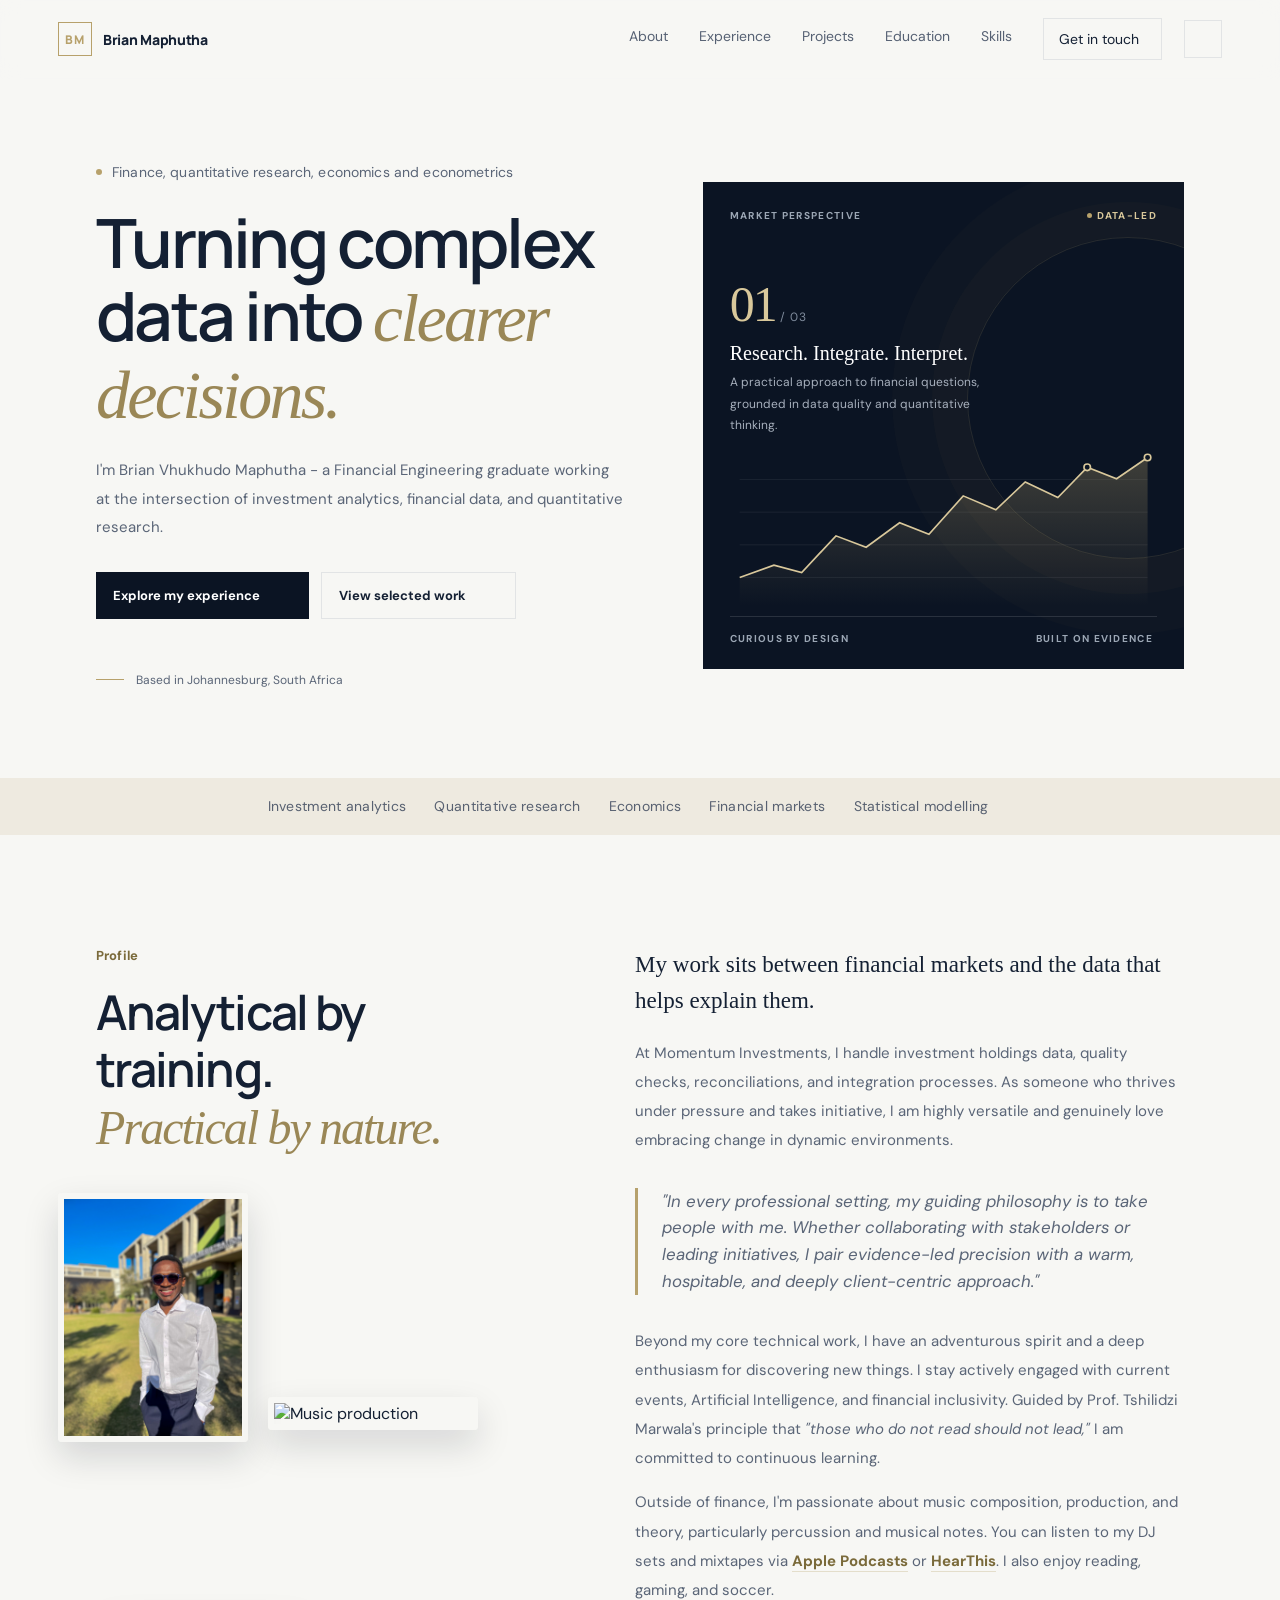
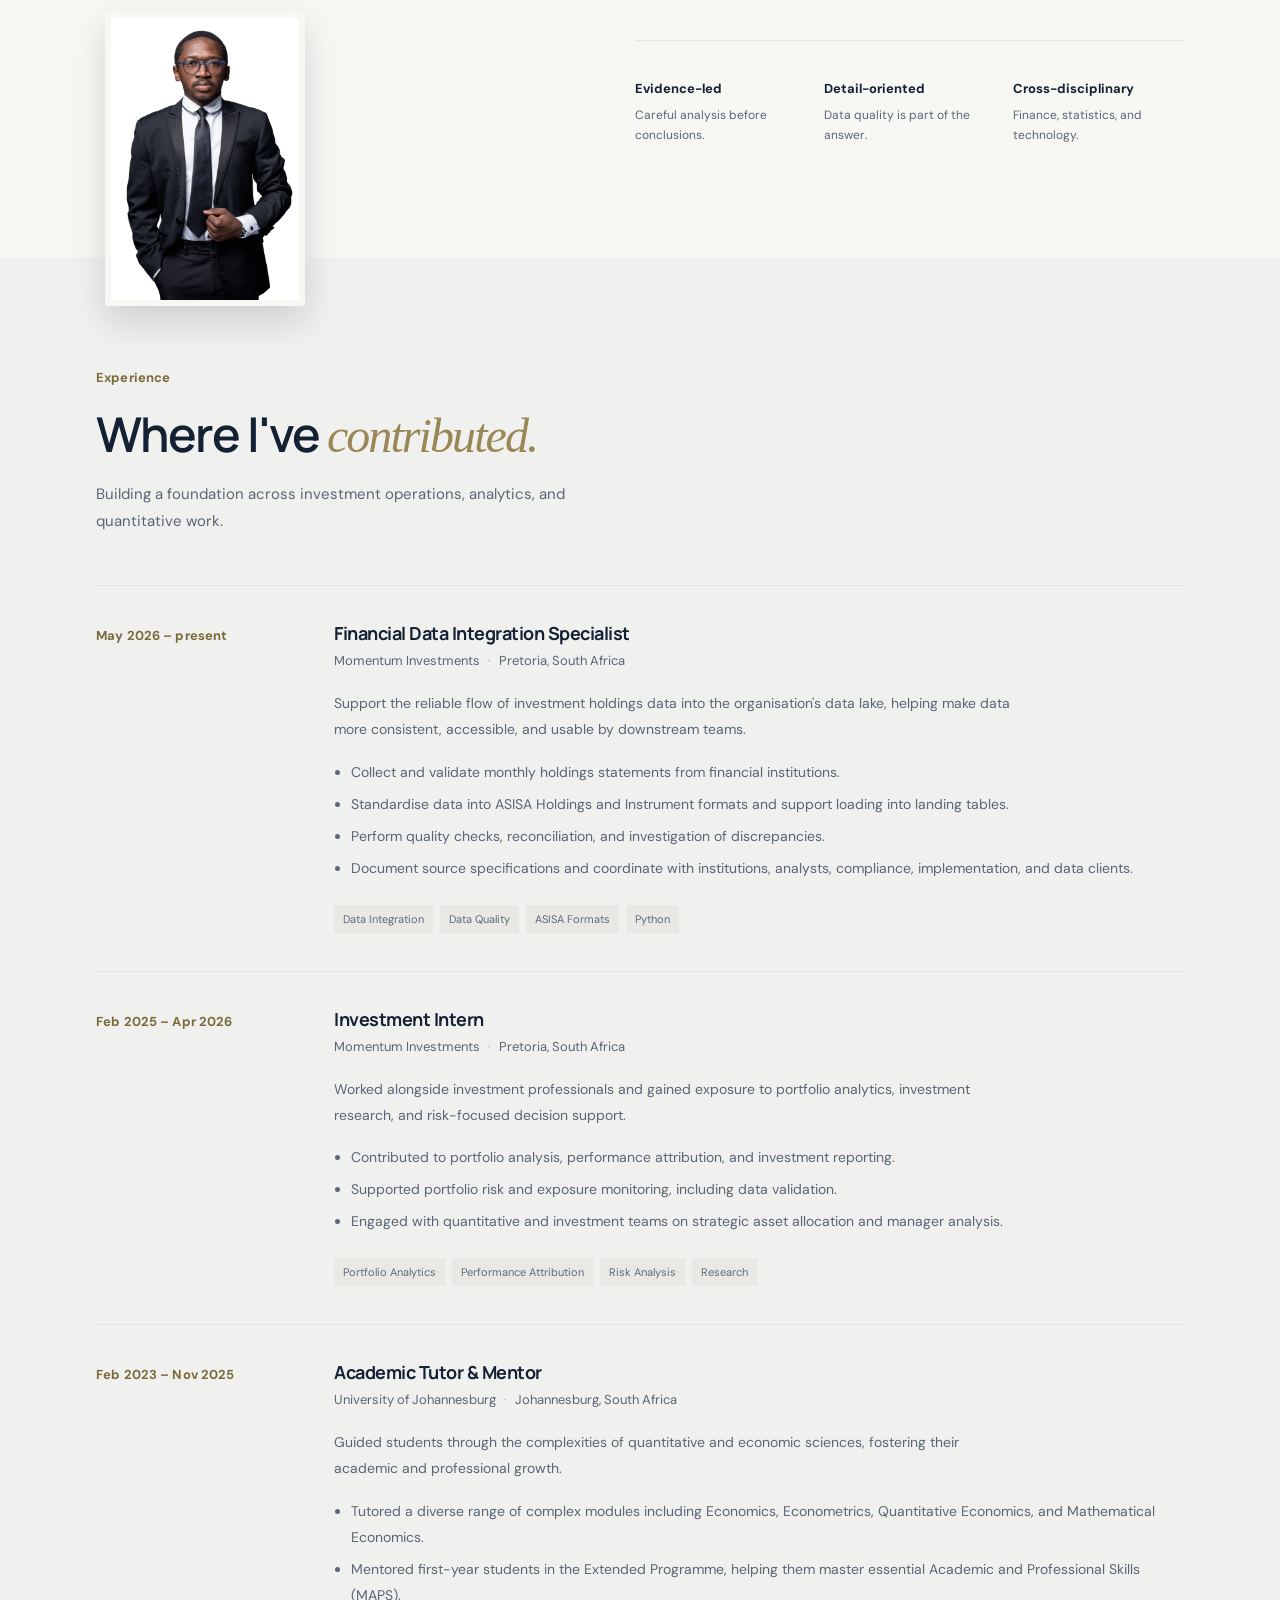
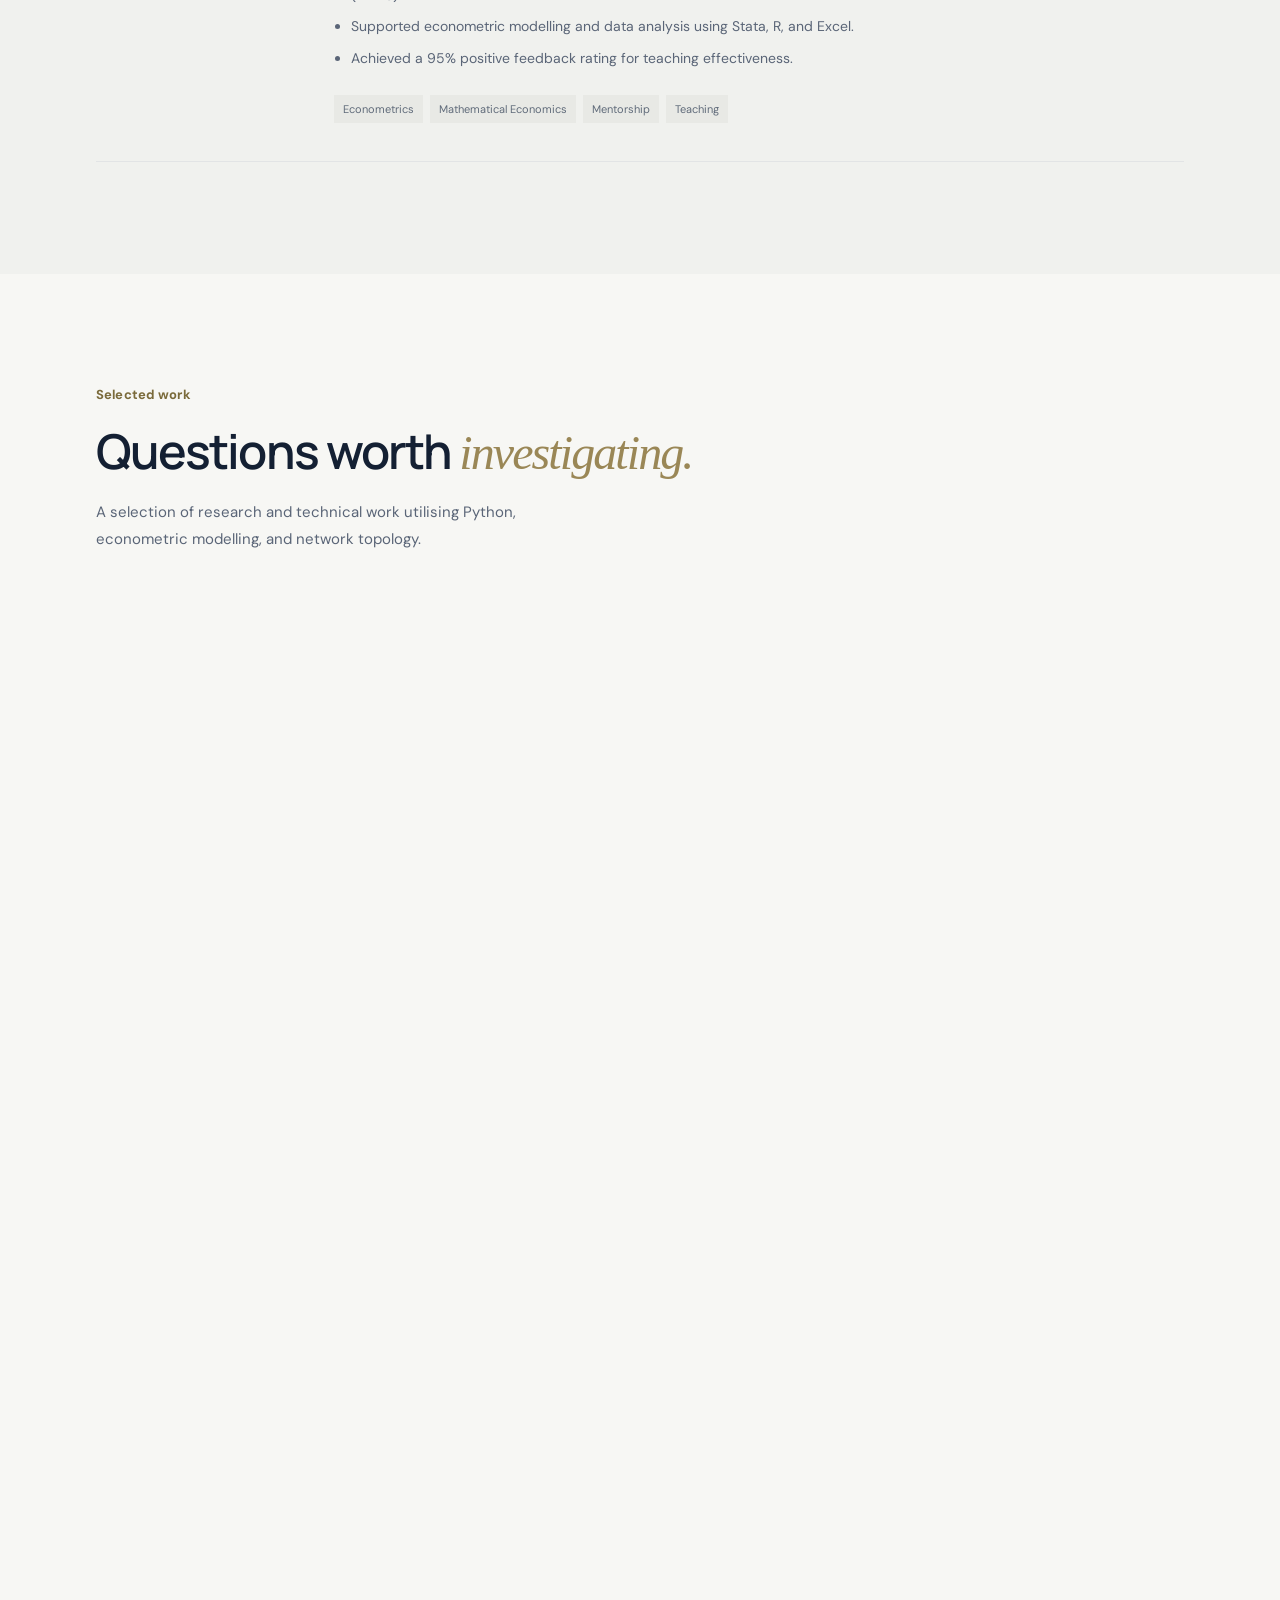
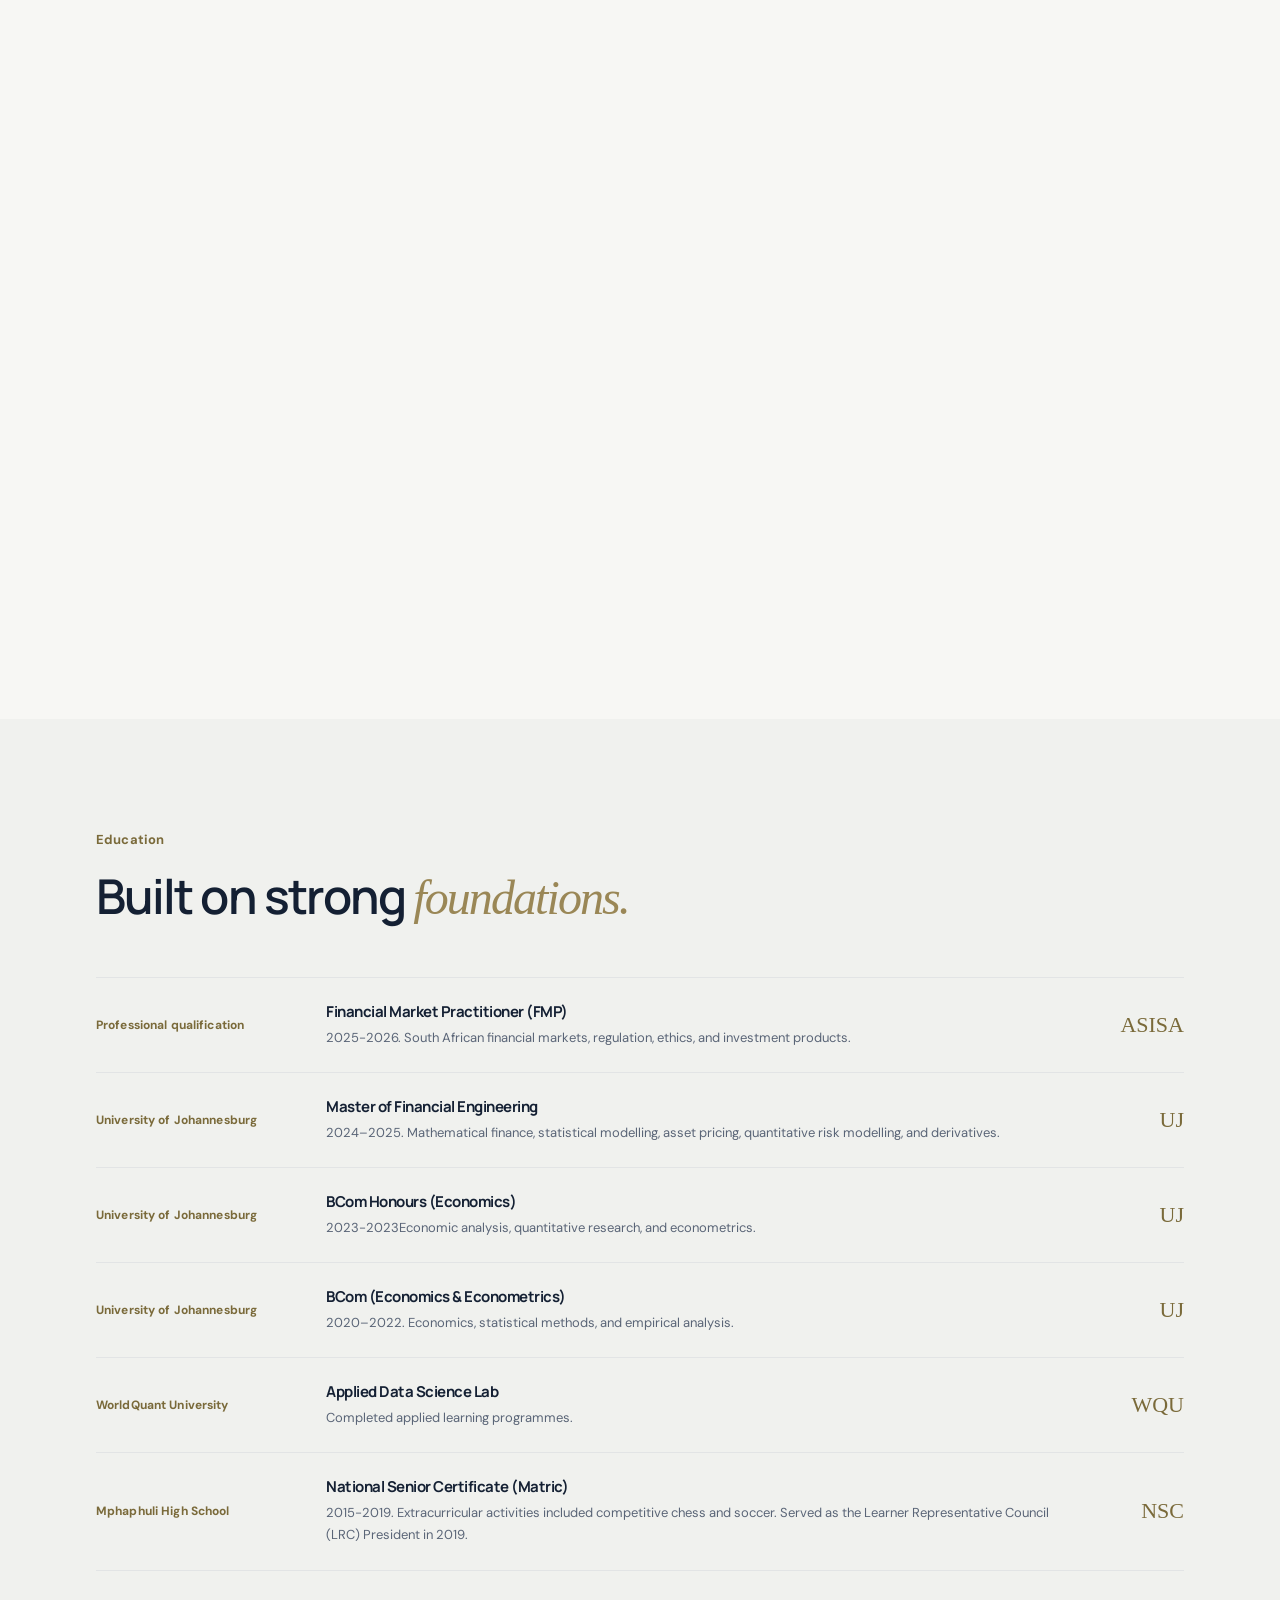
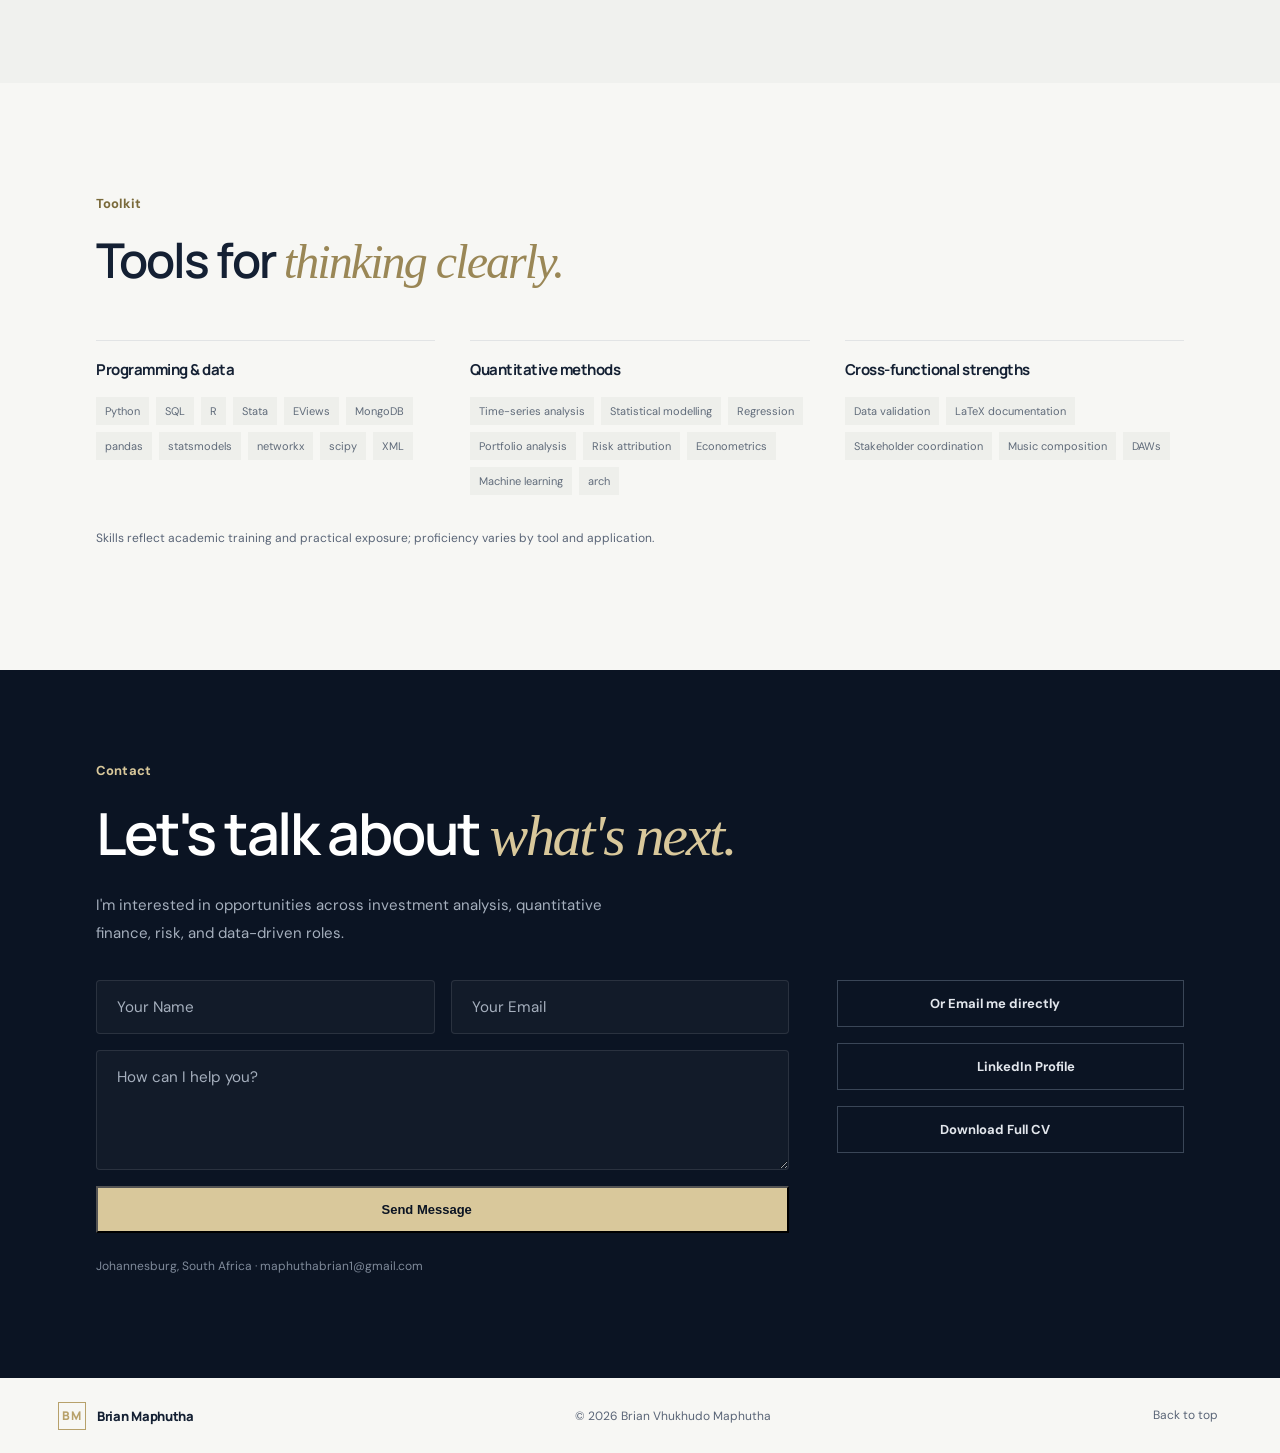
==== commit bee59bd8: "Update index.html" ====
--- a/index.html
+++ b/index.html
@@ -9,6 +9,7 @@
   <title>Brian Vhukhudo Maphutha | Finance & Data</title>
   
   <!-- Web App Icons / Favicon -->
+  <link rel="icon" href="assets/favicon.ico" sizes="48x48">
   <link rel="icon" type="image/svg+xml" href="assets/favicon.svg">
   <link rel="apple-touch-icon" href="assets/apple-touch-icon.png">
   
@@ -424,7 +425,7 @@
             <div class="edu-year">Professional qualification</div>
             <div>
               <h3>Financial Market Practitioner (FMP)</h3>
-              <p>2025–2026. South African financial markets, regulation, ethics, and investment products.</p>
+              <p>2025-2026. South African financial markets, regulation, ethics, and investment products.</p>
             </div>
             <span class="edu-mark">ASISA</span>
           </article>
@@ -442,7 +443,7 @@
             <div class="edu-year">University of Johannesburg</div>
             <div>
               <h3>BCom Honours (Economics)</h3>
-              <p>2023-2023. Economic analysis, quantitative research, and econometrics.</p>
+              <p>2023-2023Economic analysis, quantitative research, and econometrics.</p>
             </div>
             <span class="edu-mark">UJ</span>
           </article>
@@ -469,7 +470,7 @@
             <div class="edu-year">Mphaphuli High School</div>
             <div>
               <h3>National Senior Certificate (Matric)</h3>
-              <p>2015–2019. Extracurricular activities included competitive chess and soccer. Served as the Learner Representative Council (LRC) President in 2019.</p>
+              <p>2015-2019. Extracurricular activities included competitive chess and soccer. Served as the Learner Representative Council (LRC) President in 2019.</p>
             </div>
             <span class="edu-mark">NSC</span>
           </article>
